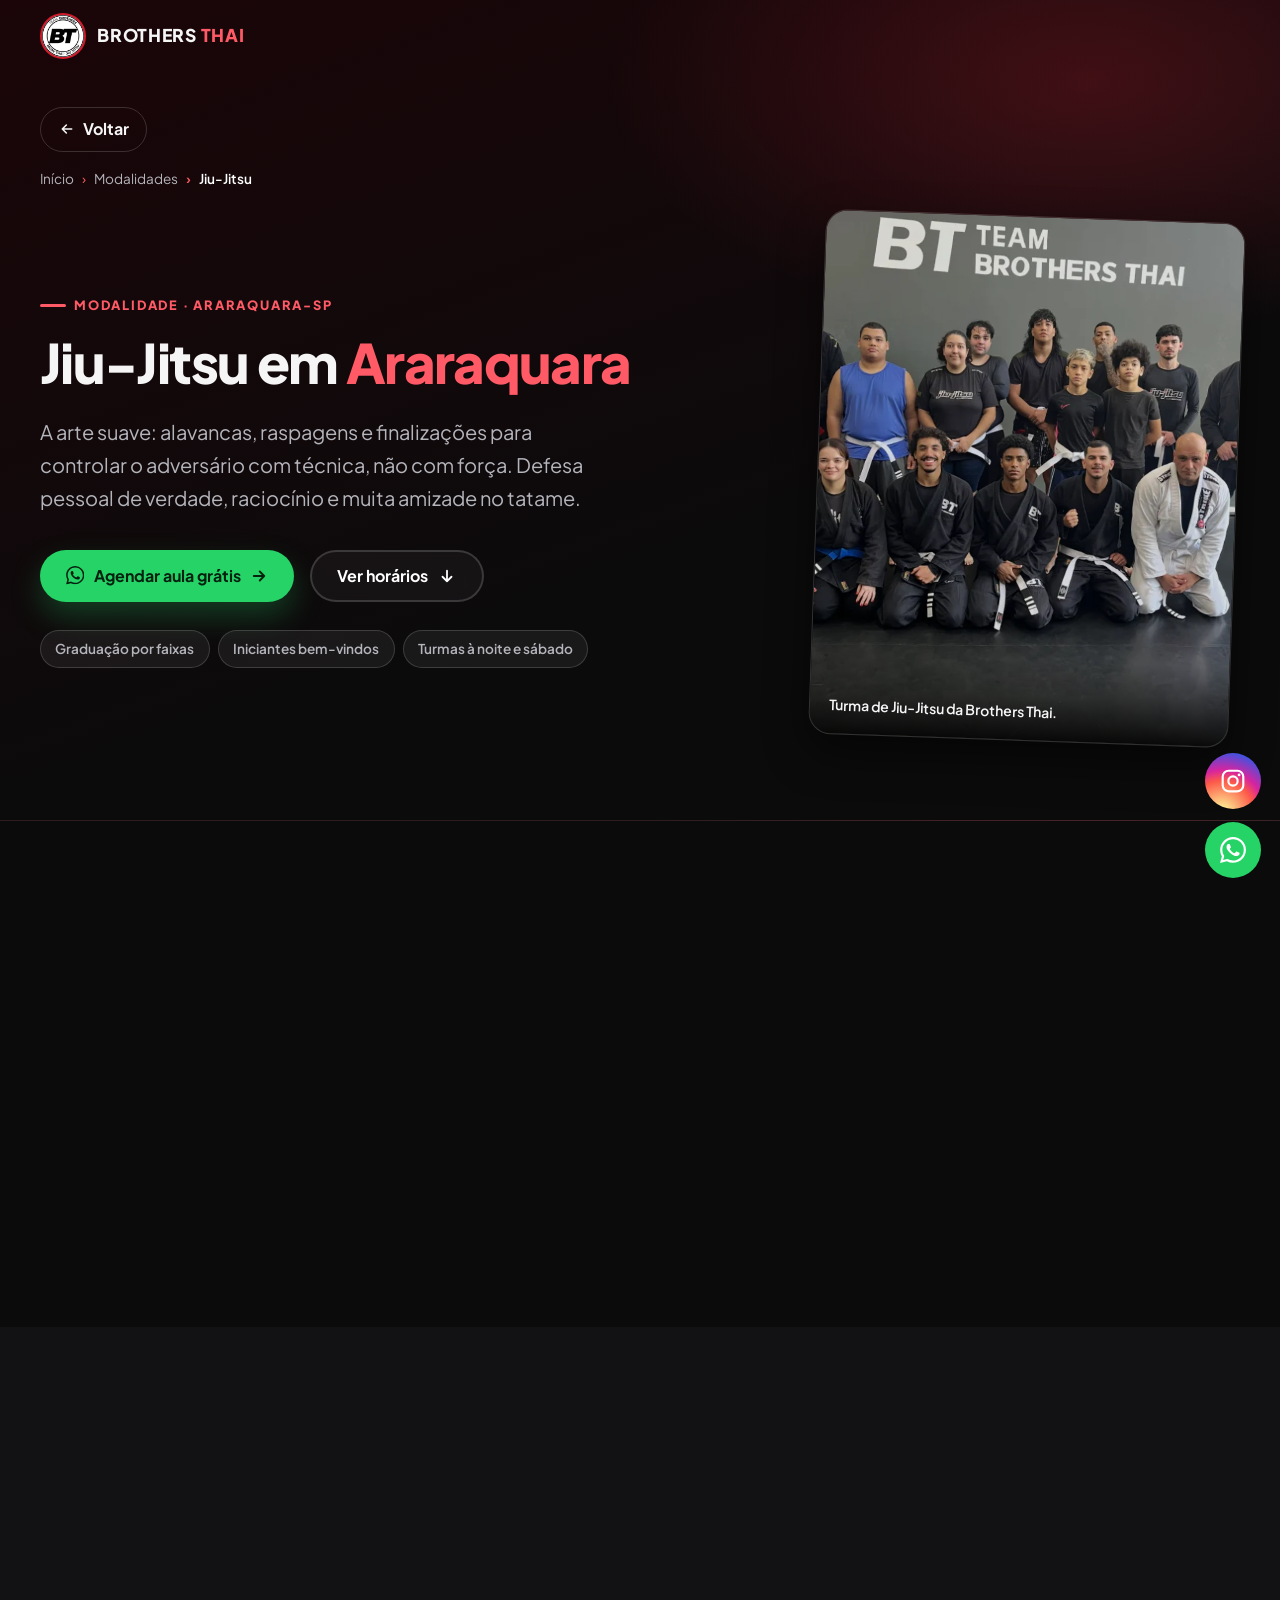
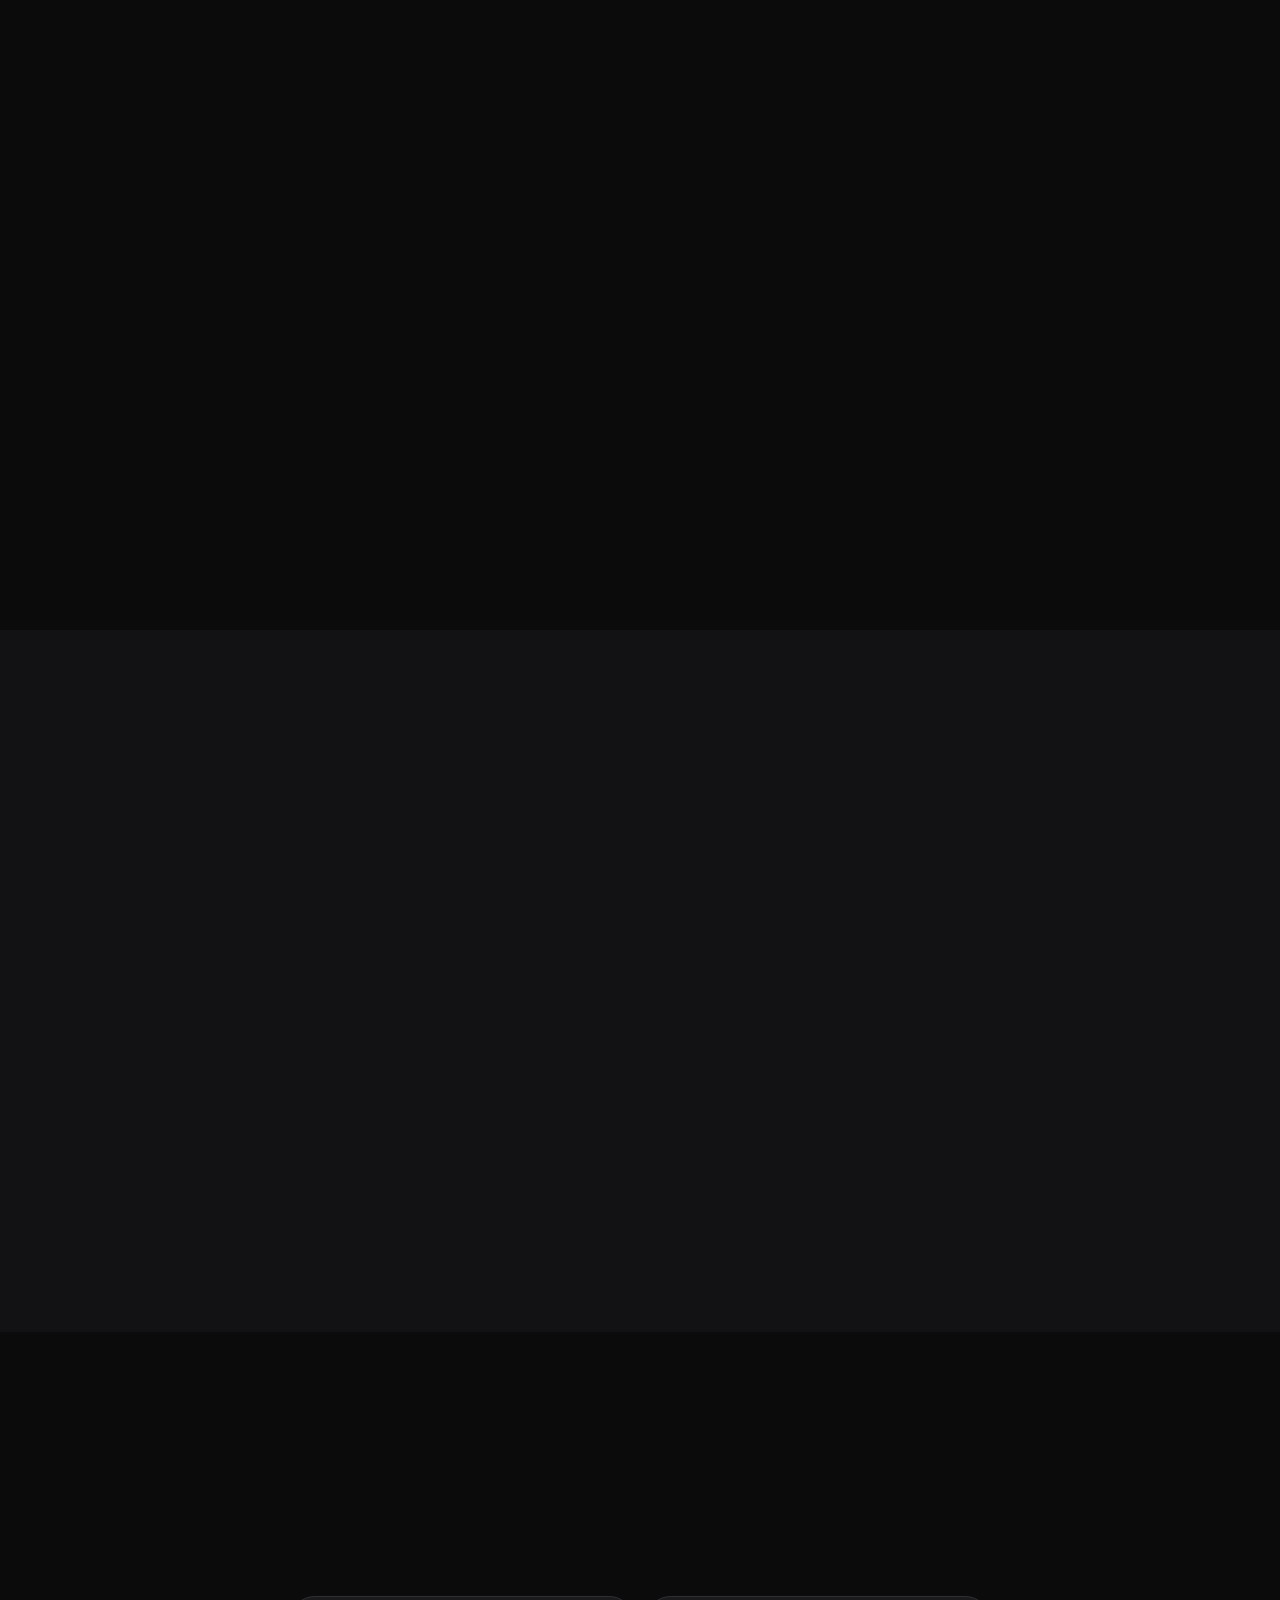
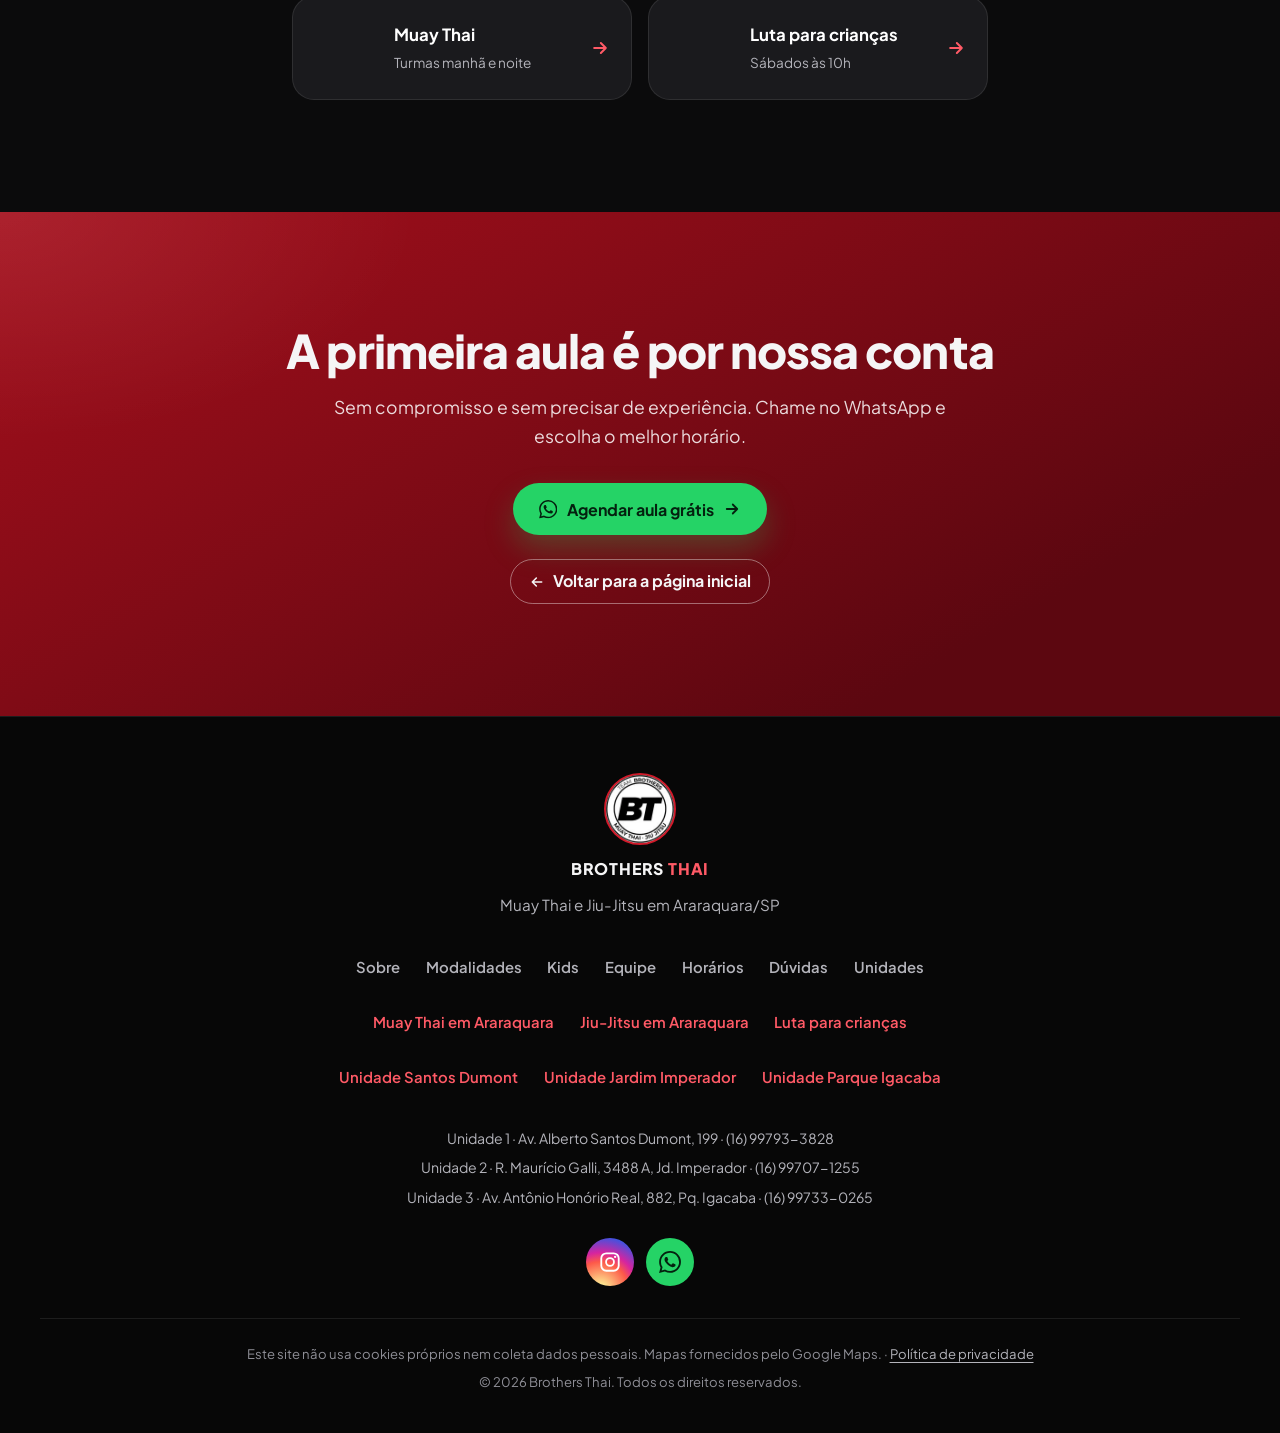
==== jiu-jitsu-araraquara/index.html @ debbdd41 "Site de demonstração: Brothers Thai V3" ====
<!DOCTYPE html>
<html lang="pt-BR">

<head>
    <meta charset="UTF-8">
    <meta name="viewport" content="width=device-width, initial-scale=1.0, viewport-fit=cover">
    <meta http-equiv="Content-Security-Policy" content="default-src 'self'; script-src 'self' https://cloud.umami.is; style-src 'self'; font-src 'self'; img-src 'self' data:; frame-src https://www.google.com; connect-src 'self' https://cloud.umami.is https://api-gateway.umami.dev; object-src 'none'; base-uri 'self'; form-action 'none'; upgrade-insecure-requests">
    <meta name="referrer" content="strict-origin-when-cross-origin">

    <title>Jiu-Jitsu em Araraquara | Brothers Thai, 1ª aula grátis</title>
    <meta name="description" content="Aulas de Jiu-Jitsu em Araraquara para iniciantes e avançados, com graduação por faixas e mestres faixa preta. Defesa pessoal real. Agende a 1ª aula grátis.">
    <meta name="robots" content="noindex, nofollow">
    <link rel="canonical" href="https://brothersthai.netlify.app/jiu-jitsu-araraquara/">
    <meta name="theme-color" content="#0b0b0c">

    <meta name="geo.region" content="BR-SP">
    <meta name="geo.placename" content="Araraquara">

    <meta property="og:type" content="website">
    <meta property="og:locale" content="pt_BR">
    <meta property="og:site_name" content="Brothers Thai">
    <meta property="og:title" content="Jiu-Jitsu em Araraquara | Brothers Thai, 1ª aula grátis">
    <meta property="og:description" content="Aulas de Jiu-Jitsu em Araraquara para iniciantes e avançados, com graduação por faixas e mestres faixa preta. Defesa pessoal real. Agende a 1ª aula grátis.">
    <meta property="og:url" content="https://brothersthai.netlify.app/jiu-jitsu-araraquara/">
    <meta property="og:image" content="https://brothersthai.netlify.app/img/og-brothers-thai.jpg">
    <meta property="og:image:width" content="1200">
    <meta property="og:image:height" content="630">
    <meta name="twitter:card" content="summary_large_image">

    <link rel="icon" href="../img/logo-bt.webp" type="image/webp">
    <link rel="apple-touch-icon" href="../img/logo-bt.jpg">
    <link rel="manifest" href="../site.webmanifest">
    <link rel="preload" href="../fonts/plus-jakarta-sans-latin.woff2" as="font" type="font/woff2" crossorigin>
    <link rel="stylesheet" href="../styles.css">

    <script type="application/ld+json">
{
    "@context": "https://schema.org",
    "@graph": [
        {
            "@type": "WebPage",
            "@id": "https://brothersthai.netlify.app/jiu-jitsu-araraquara/#pagina",
            "url": "https://brothersthai.netlify.app/jiu-jitsu-araraquara/",
            "name": "Jiu-Jitsu em Araraquara | Brothers Thai, 1ª aula grátis",
            "description": "Aulas de Jiu-Jitsu em Araraquara para iniciantes e avançados, com graduação por faixas e mestres faixa preta. Defesa pessoal real. Agende a 1ª aula grátis.",
            "inLanguage": "pt-BR",
            "isPartOf": {
                "@id": "https://brothersthai.netlify.app/#site"
            },
            "primaryImageOfPage": "https://brothersthai.netlify.app/img/slide-jiu-1200.webp"
        },
        {
            "@type": "Service",
            "name": "Jiu-Jitsu em Araraquara",
            "serviceType": "Aulas de Jiu-Jitsu",
            "provider": {
                "@id": "https://brothersthai.netlify.app/#org"
            },
            "areaServed": {
                "@type": "City",
                "name": "Araraquara"
            },
            "url": "https://brothersthai.netlify.app/jiu-jitsu-araraquara/"
        },
        {
            "@type": "BreadcrumbList",
            "itemListElement": [
                {
                    "@type": "ListItem",
                    "position": 1,
                    "name": "Início",
                    "item": "https://brothersthai.netlify.app/"
                },
                {
                    "@type": "ListItem",
                    "position": 2,
                    "name": "Modalidades",
                    "item": "https://brothersthai.netlify.app/#modalidades"
                },
                {
                    "@type": "ListItem",
                    "position": 3,
                    "name": "Jiu-Jitsu em Araraquara",
                    "item": "https://brothersthai.netlify.app/jiu-jitsu-araraquara/"
                }
            ]
        },
        {
            "@type": "FAQPage",
            "mainEntity": [
                {
                    "@type": "Question",
                    "name": "Preciso de kimono para a primeira aula?",
                    "acceptedAnswer": {
                        "@type": "Answer",
                        "text": "Não. Na aula experimental você pode treinar com roupa de treino (camiseta e calça ou bermuda sem bolsos). Se gostar, a equipe orienta sobre o kimono."
                    }
                },
                {
                    "@type": "Question",
                    "name": "Jiu-Jitsu machuca?",
                    "acceptedAnswer": {
                        "@type": "Answer",
                        "text": "O treino é controlado: quando o colega aplica uma finalização, você \"bate\" (dá tapinhas) e ele solta na hora. O professor acompanha o rola dos iniciantes."
                    }
                },
                {
                    "@type": "Question",
                    "name": "Quanto tempo leva para trocar de faixa?",
                    "acceptedAnswer": {
                        "@type": "Answer",
                        "text": "Depende da frequência e da evolução de cada aluno. O mestre avalia técnica, presença e comportamento no tatame."
                    }
                },
                {
                    "@type": "Question",
                    "name": "Tenho mais de 40 anos, posso começar?",
                    "acceptedAnswer": {
                        "@type": "Answer",
                        "text": "Pode. Muita gente começa depois dos 40. O treino é adaptado e você controla a intensidade."
                    }
                }
            ]
        }
    ]
}
    </script>
</head>

<body>
    <a class="skip-link" href="#conteudo">Pular para o conteúdo</a>

    <!-- Ícones (sprite SVG local: sem bibliotecas externas) -->
    <svg width="0" height="0" class="sr-only" aria-hidden="true" focusable="false">
        <symbol id="i-whats" viewBox="0 0 24 24"><path d="M17.47 14.38c-.3-.15-1.76-.87-2.03-.97-.27-.1-.47-.15-.67.15-.2.3-.77.97-.94 1.16-.17.2-.35.22-.64.08-.3-.15-1.26-.47-2.39-1.48-.88-.79-1.48-1.76-1.65-2.06-.17-.3-.02-.46.13-.6.13-.14.3-.35.45-.52.15-.18.2-.3.3-.5.1-.2.05-.37-.03-.52-.07-.15-.67-1.61-.92-2.2-.24-.58-.49-.5-.67-.51h-.57c-.2 0-.52.07-.79.37-.27.3-1.04 1.02-1.04 2.48s1.07 2.88 1.21 3.07c.15.2 2.1 3.2 5.08 4.49.71.31 1.26.49 1.7.63.71.22 1.36.19 1.87.12.57-.09 1.76-.72 2-1.41.25-.7.25-1.29.17-1.41-.07-.13-.27-.2-.57-.35m-5.42 7.4h-.01a9.87 9.87 0 0 1-5.03-1.38l-.36-.21-3.74.98 1-3.65-.24-.37a9.86 9.86 0 0 1-1.51-5.26c0-5.45 4.44-9.88 9.89-9.88 2.64 0 5.12 1.03 6.99 2.9a9.83 9.83 0 0 1 2.89 6.99c0 5.45-4.44 9.88-9.88 9.88m8.41-18.3A11.82 11.82 0 0 0 12.05 0C5.5 0 .16 5.34.16 11.89c0 2.1.55 4.14 1.59 5.95L.06 24l6.3-1.65a11.88 11.88 0 0 0 5.68 1.45h.01c6.55 0 11.89-5.34 11.89-11.89a11.82 11.82 0 0 0-3.48-8.41Z"/></symbol>
        <symbol id="i-insta" viewBox="0 0 24 24"><g fill="none" stroke="currentColor" stroke-width="2"><rect x="2.5" y="2.5" width="19" height="19" rx="5.5"/><circle cx="12" cy="12" r="4.3"/></g><circle cx="17.6" cy="6.4" r="1.3"/></symbol>
        <symbol id="i-google" viewBox="0 0 24 24"><path d="M12.48 10.92v3.28h7.84c-.24 1.84-.85 3.19-1.79 4.13-1.15 1.15-2.93 2.4-6.05 2.4-4.83 0-8.6-3.89-8.6-8.72s3.77-8.72 8.6-8.72c2.6 0 4.51 1.03 5.91 2.35l2.31-2.31C18.75 1.44 16.13 0 12.48 0 5.87 0 .31 5.39.31 12s5.56 12 12.17 12c3.57 0 6.27-1.17 8.37-3.36 2.16-2.16 2.84-5.21 2.84-7.67 0-.76-.05-1.47-.17-2.05H12.48z"/></symbol>
        <symbol id="i-phone" viewBox="0 0 24 24"><path fill="none" stroke="currentColor" stroke-width="2" stroke-linecap="round" stroke-linejoin="round" d="M22 16.92v3a2 2 0 0 1-2.18 2 19.8 19.8 0 0 1-8.63-3.07 19.5 19.5 0 0 1-6-6A19.8 19.8 0 0 1 2.12 4.18 2 2 0 0 1 4.11 2h3a2 2 0 0 1 2 1.72c.13.96.36 1.9.7 2.81a2 2 0 0 1-.45 2.11L8.09 9.91a16 16 0 0 0 6 6l1.27-1.27a2 2 0 0 1 2.11-.45c.91.34 1.85.57 2.81.7A2 2 0 0 1 22 16.92z"/></symbol>
        <symbol id="i-pin" viewBox="0 0 24 24"><g fill="none" stroke="currentColor" stroke-width="2" stroke-linecap="round" stroke-linejoin="round"><path d="M20 10c0 6-8 12-8 12s-8-6-8-12a8 8 0 0 1 16 0Z"/><circle cx="12" cy="10" r="3"/></g></symbol>
        <symbol id="i-route" viewBox="0 0 24 24"><path fill="none" stroke="currentColor" stroke-width="2" stroke-linecap="round" stroke-linejoin="round" d="M3 11l19-9-9 19-2-8-8-2z"/></symbol>
        <symbol id="i-clock" viewBox="0 0 24 24"><g fill="none" stroke="currentColor" stroke-width="2" stroke-linecap="round"><circle cx="12" cy="12" r="10"/><path d="M12 6v6l4 2"/></g></symbol>
        <symbol id="i-glove" viewBox="0 0 24 24"><path fill="none" stroke="currentColor" stroke-width="2" stroke-linecap="round" stroke-linejoin="round" d="M6 13V9a6 6 0 0 1 6-6h1a5 5 0 0 1 5 5v1.5a3 3 0 0 1 2 2.83V14a6 6 0 0 1-6 6h-3a5 5 0 0 1-5-5v-2Zm0 0h7m5-3.5h-3a2 2 0 0 0-2 2V14M8 20v2h8v-2"/></symbol>
        <symbol id="i-gi" viewBox="0 0 24 24"><path fill="none" stroke="currentColor" stroke-width="2" stroke-linecap="round" stroke-linejoin="round" d="M8 3l4 6 4-6 5 3-2 5-3-1v11H8V10l-3 1-2-5 5-3Zm0 11h8m-5 0-1 4m3-4 1 4"/></symbol>
        <symbol id="i-star" viewBox="0 0 24 24"><path fill="none" stroke="currentColor" stroke-width="2" stroke-linejoin="round" d="M12 2l3.09 6.26L22 9.27l-5 4.87 1.18 6.88L12 17.77l-6.18 3.25L7 14.14 2 9.27l6.91-1.01L12 2z"/></symbol>
        <symbol id="i-users" viewBox="0 0 24 24"><g fill="none" stroke="currentColor" stroke-width="2" stroke-linecap="round"><circle cx="9" cy="7" r="3.5"/><path d="M2.5 21v-1a6.5 6.5 0 0 1 13 0v1"/><circle cx="17.5" cy="9" r="2.5"/><path d="M17 14.6a5 5 0 0 1 4.5 5V21"/></g></symbol>
        <symbol id="i-building" viewBox="0 0 24 24"><g fill="none" stroke="currentColor" stroke-width="2" stroke-linecap="round" stroke-linejoin="round"><path d="M3 21h18M5 21V7l7-4 7 4v14"/><path d="M9 21v-5h6v5M9 10h.01M15 10h.01"/></g></symbol>
        <symbol id="i-up" viewBox="0 0 24 24"><path fill="none" stroke="currentColor" stroke-width="2.4" stroke-linecap="round" stroke-linejoin="round" d="M18 15l-6-6-6 6"/></symbol>
    </svg>

    <header class="header" id="main-header">
        <div class="container header-inner">
            <a href="../#inicio" class="logo" aria-label="Brothers Thai - início">
                <img src="../img/logo-bt.webp" alt="" width="46" height="46">
                <span>BROTHERS <span class="hl">THAI</span></span>
            </a>

            <button class="menu-toggle" id="mobile-menu" aria-label="Abrir menu" aria-expanded="false" aria-controls="nav-menu">
                <span></span><span></span><span></span>
            </button>

            <nav class="nav" id="nav-menu" aria-label="Menu principal">
                <a href="../#sobre">Sobre</a>
                <a href="../#modalidades">Modalidades</a>
                <a href="../#kids">Kids</a>
                <a href="../#equipe">Equipe</a>
                <a href="../#horarios">Horários</a>
                <a href="../#avaliacoes">Avaliações</a>
                <a href="../#unidades">Unidades</a>
                <a href="../#como-comecar" class="nav-highlight"><span class="dot" aria-hidden="true"></span>Aula experimental</a>
                <a href="https://wa.me/5516997649205?text=Ol%C3%A1!%20Vim%20pelo%20site%20e%20quero%20agendar%20uma%20aula%20experimental." class="btn-solid btn-sm nav-cta" target="_blank" rel="noopener noreferrer">Agendar</a>
            </nav>
        </div>
    </header>

    <main id="conteudo">

        <!-- TOPO DA PÁGINA -->
        <section class="page-hero" aria-labelledby="page-title">
            <div class="container">
                <a href="../#modalidades" class="back-link">Voltar</a>

                <nav class="breadcrumb" aria-label="Você está em">
                    <ol>
                        <li><a href="../">Início</a></li>
                        <li><a href="../#modalidades">Modalidades</a></li>
                        <li aria-current="page">Jiu-Jitsu</li>
                    </ol>
                </nav>

                <div class="page-hero-grid">
                    <div class="page-hero-text">
                        <p class="eyebrow">Modalidade · Araraquara-SP</p>
                        <h1 id="page-title">Jiu-Jitsu em <span class="hl">Araraquara</span></h1>
                        <p class="hero-text">A arte suave: alavancas, raspagens e finalizações para controlar o adversário com técnica, não com força. Defesa pessoal de verdade, raciocínio e muita amizade no tatame.</p>
                        <div class="hero-actions">
                            <a href="https://wa.me/5516997649205?text=Ol%C3%A1!%20Vim%20pelo%20site%20e%20quero%20agendar%20uma%20aula%20gr%C3%A1tis%20de%20Jiu-Jitsu." class="btn-whats btn-pulse" target="_blank" rel="noopener noreferrer">
                                <svg class="icon" aria-hidden="true"><use href="#i-whats"/></svg>
                                Agendar aula grátis
                            </a>
                            <a href="#horarios" class="btn-ghost">Ver horários</a>
                        </div>
                        <ul class="hero-badges" aria-label="Destaques">
                            <li>Graduação por faixas</li>
                            <li>Iniciantes bem-vindos</li>
                            <li>Turmas à noite e sábado</li>
                        </ul>
                    </div>
                    <figure class="page-hero-media">
                        <img src="../img/slide-jiu-600.webp" srcset="../img/slide-jiu-600.webp 600w, ../img/slide-jiu-900.webp 900w, ../img/slide-jiu-1200.webp 1200w" sizes="(min-width: 993px) 420px, 90vw" alt="Turma de Jiu-Jitsu da Brothers Thai de kimono em Araraquara" width="1200" height="1500" fetchpriority="high">
                        <figcaption>Turma de Jiu-Jitsu da Brothers Thai.</figcaption>
                    </figure>
                </div>
            </div>
        </section>

        <!-- O QUE É -->
        <section class="section-dark" aria-labelledby="oque-title">
            <div class="container container-narrow prose reveal">
                <p class="eyebrow">A modalidade</p>
                <h2 id="oque-title" class="section-title">O que é o Jiu-Jitsu?</h2>
                <p>O Jiu-Jitsu é uma luta de <strong>solo e agarre</strong>: em vez de golpes, usa alavancas, imobilizações, chaves e estrangulamentos. Por isso uma pessoa menor consegue controlar alguém maior com a técnica certa.</p>
                <p>Na Brothers Thai a aula tem aquecimento, <strong>técnica do dia</strong> e treino livre (rola), sempre com o professor ajustando os detalhes. A evolução é marcada pelas <strong>faixas</strong>.</p>
            </div>
        </section>

        <!-- PARA QUEM É -->
        <section class="section-tint" aria-labelledby="para-quem-title">
            <div class="container split-layout">
                <div class="reveal">
                    <p class="eyebrow">Benefícios</p>
                    <h2 id="para-quem-title" class="section-title">Para quem é</h2>
                    <ul class="check-list">
                        <li><span>Quem quer aprender defesa pessoal que funciona</span></li>
                        <li><span>Quem prefere luta sem socos e chutes</span></li>
                        <li><span>Quem quer um treino que exercita corpo e mente</span></li>
                        <li><span>Quem quer competir e subir de faixa</span></li>
                    </ul>
                    <p class="note">Não importa o tamanho nem a idade: o Jiu-Jitsu foi feito para quem tem menos força vencer com técnica.</p>
                </div>
                <div class="card-grid reveal reveal-d1">
                    <article class="info-card">
                        <h3>Defesa pessoal</h3>
                        <p>Saber sair de agarrões e <strong>controlar uma situação</strong> sem precisar bater.</p>
                    </article>
                    <article class="info-card">
                        <h3>Xadrez humano</h3>
                        <p>Cada posição é um raciocínio: treina <strong>foco, paciência e estratégia</strong>.</p>
                    </article>
                    <article class="info-card">
                        <h3>Faixas</h3>
                        <p>Graduação branca → azul → roxa → marrom → preta, com <strong>metas claras</strong>.</p>
                    </article>
                </div>
            </div>
        </section>

        <!-- PRIMEIRA AULA -->
        <section class="section-dark" aria-labelledby="passos-title">
            <div class="container">
                <div class="section-head reveal">
                    <p class="eyebrow">1ª aula grátis</p>
                    <h2 id="passos-title" class="section-title">Comece em <span class="hl">3 passos</span></h2>
                </div>
                <ol class="journey">
                    <li class="journey-step reveal">
                        <span class="journey-num" aria-hidden="true">1</span>
                        <div class="journey-card">
                            <h3>Chame no WhatsApp</h3>
                            <p>Diga que quer treinar Jiu-Jitsu e a unidade mais perto de você.</p>
                        </div>
                    </li>
                    <li class="journey-step reveal reveal-d1">
                        <span class="journey-num" aria-hidden="true">2</span>
                        <div class="journey-card">
                            <h3>Faça a aula grátis</h3>
                            <p>Venha com roupa confortável e água. O professor adapta o treino ao nível.</p>
                        </div>
                    </li>
                    <li class="journey-step reveal reveal-d2">
                        <span class="journey-num" aria-hidden="true">3</span>
                        <div class="journey-card">
                            <h3>Escolha o plano</h3>
                            <p>Gostou? A equipe monta o melhor horário e plano para a sua rotina.</p>
                        </div>
                    </li>
                </ol>
            </div>
        </section>

        <!-- HORÁRIOS -->
        <section id="horarios" class="section-tint" aria-labelledby="horarios-title">
            <div class="container">
                <div class="section-head reveal">
                    <p class="eyebrow">Horários</p>
                    <h2 id="horarios-title" class="section-title">Quando tem Jiu-Jitsu treina</h2>
                    <p class="section-sub">Mesma grade nas 3 unidades. <a class="text-link" href="../#horarios">Ver a grade completa</a>.</p>
                </div>
                <div class="hours-grid">
                    <article class="hours-card reveal">
                        <h3>Seg e Qua</h3>
                        <ul><li>21h</li></ul>
                    </article>
                    <article class="hours-card reveal">
                        <h3>Ter e Qui</h3>
                        <ul><li>20h</li></ul>
                    </article>
                    <article class="hours-card reveal">
                        <h3>Sábado</h3>
                        <ul><li>16h</li></ul>
                    </article>
                </div>
            </div>
        </section>

        <!-- PROFESSORES -->
        <section class="section-dark" aria-labelledby="team-title">
            <div class="container">
                <div class="section-head reveal">
                    <p class="eyebrow">Quem ensina</p>
                    <h2 id="team-title" class="section-title">Mestres de <span class="hl">Jiu-Jitsu</span></h2>
                </div>
                <div class="team-grid">
                    <article class="team-card reveal">
                        <div class="team-photo">
                            <img src="../img/mestre-rafael.webp" alt="Mestre Rafael, mestre de Jiu-Jitsu da Brothers Thai em Araraquara" width="480" height="480" loading="lazy">
                        </div>
                        <div class="team-body">
                            <h3>Mestre Rafael</h3>
                            <p>Unidades 1 e 2</p>
                        </div>
                    </article>
                    <article class="team-card reveal">
                        <div class="team-photo">
                            <img src="../img/mestre-mutante.webp" alt="Mestre Mutante, mestre de Jiu-Jitsu da Brothers Thai em Araraquara" width="480" height="480" loading="lazy">
                        </div>
                        <div class="team-body">
                            <h3>Mestre Mutante</h3>
                            <p>Unidade 3 · Pq. Igacaba</p>
                        </div>
                    </article>
                </div>
            </div>
        </section>

        <!-- DÚVIDAS -->
        <section class="section-tint" aria-labelledby="faq-title">
            <div class="container">
                <div class="section-head reveal">
                    <p class="eyebrow">Dúvidas</p>
                    <h2 id="faq-title" class="section-title">Perguntas sobre Jiu-Jitsu</h2>
                </div>
                <div class="faq reveal">
                    <details>
                        <summary>Preciso de kimono para a primeira aula?</summary>
                        <div class="faq-body"><p>Não. Na aula experimental você pode treinar com roupa de treino (camiseta e calça ou bermuda sem bolsos). Se gostar, a equipe orienta sobre o kimono.</p></div>
                    </details>
                    <details>
                        <summary>Jiu-Jitsu machuca?</summary>
                        <div class="faq-body"><p>O treino é controlado: quando o colega aplica uma finalização, você "bate" (dá tapinhas) e ele solta na hora. O professor acompanha o rola dos iniciantes.</p></div>
                    </details>
                    <details>
                        <summary>Quanto tempo leva para trocar de faixa?</summary>
                        <div class="faq-body"><p>Depende da frequência e da evolução de cada aluno. O mestre avalia técnica, presença e comportamento no tatame.</p></div>
                    </details>
                    <details>
                        <summary>Tenho mais de 40 anos, posso começar?</summary>
                        <div class="faq-body"><p>Pode. Muita gente começa depois dos 40. O treino é adaptado e você controla a intensidade.</p></div>
                    </details>
                </div>
            </div>
        </section>

        <!-- VEJA TAMBÉM -->
        <section class="section-dark" aria-labelledby="related-title">
            <div class="container">
                <div class="section-head reveal">
                    <p class="eyebrow">Veja também</p>
                    <h2 id="related-title" class="section-title">Outras aulas na Brothers Thai</h2>
                </div>
                <ul class="related-grid">
                    <li>
                        <a href="../muay-thai-araraquara/" class="related-card">
                            <img src="../img/slide-muaythai-600.webp" alt="" width="64" height="64" loading="lazy">
                            <span><strong>Muay Thai</strong><small>Turmas manhã e noite</small></span>
                        </a>
                    </li>
                    <li>
                        <a href="../luta-infantil-araraquara/" class="related-card">
                            <img src="../img/kids-600.webp" alt="" width="64" height="64" loading="lazy">
                            <span><strong>Luta para crianças</strong><small>Sábados às 10h</small></span>
                        </a>
                    </li>
                </ul>
            </div>
        </section>

        <!-- CHAMADA FINAL -->
        <section class="section-red cta-band" aria-labelledby="cta-title">
            <div class="container">
                <h2 id="cta-title" class="section-title">A primeira aula é por nossa conta</h2>
                <p class="section-sub">Sem compromisso e sem precisar de experiência. Chame no WhatsApp e escolha o melhor horário.</p>
                <div class="section-actions">
                    <a href="https://wa.me/5516997649205?text=Ol%C3%A1!%20Vim%20pelo%20site%20e%20quero%20agendar%20uma%20aula%20gr%C3%A1tis%20de%20Jiu-Jitsu." class="btn-whats btn-pulse" target="_blank" rel="noopener noreferrer">
                        <svg class="icon" aria-hidden="true"><use href="#i-whats"/></svg>
                        Agendar aula grátis
                    </a>
                </div>
                <a href="../#modalidades" class="back-link">Voltar para a página inicial</a>
            </div>
        </section>
    </main>

    <footer class="footer">
        <div class="container">
            <a href="../#inicio" class="footer-logo" aria-label="Brothers Thai - voltar ao início">
                <img src="../img/logo-bt.webp" alt="" width="72" height="72" loading="lazy">
                <span>BROTHERS <span class="hl">THAI</span></span>
            </a>
            <p class="footer-tagline">Muay Thai e Jiu-Jitsu em Araraquara/SP</p>

            <nav class="footer-nav" aria-label="Rodapé">
                <a href="../#sobre">Sobre</a>
                <a href="../#modalidades">Modalidades</a>
                <a href="../#kids">Kids</a>
                <a href="../#equipe">Equipe</a>
                <a href="../#horarios">Horários</a>
                <a href="../#duvidas">Dúvidas</a>
                <a href="../#unidades">Unidades</a>
            </nav>
            <nav class="footer-nav footer-pages" aria-label="Aulas">
                <a href="../muay-thai-araraquara/">Muay Thai em Araraquara</a>
                <a href="../jiu-jitsu-araraquara/">Jiu-Jitsu em Araraquara</a>
                <a href="../luta-infantil-araraquara/">Luta para crianças</a>
            </nav>
            <nav class="footer-nav footer-pages" aria-label="Unidades">
                <a href="../unidade-santos-dumont-araraquara/">Unidade Santos Dumont</a>
                <a href="../unidade-jardim-imperador-araraquara/">Unidade Jardim Imperador</a>
                <a href="../unidade-parque-igacaba-araraquara/">Unidade Parque Igacaba</a>
            </nav>

            <address class="footer-units">
                <span>Unidade 1 · Av. Alberto Santos Dumont, 199 · (16) 99793-3828</span>
                <span>Unidade 2 · R. Maurício Galli, 3488 A, Jd. Imperador · (16) 99707-1255</span>
                <span>Unidade 3 · Av. Antônio Honório Real, 882, Pq. Igacaba · (16) 99733-0265</span>
            </address>

            <div class="footer-social">
                <a href="https://www.instagram.com/brothers_thai_team/" class="social-btn insta-bg" target="_blank" rel="noopener noreferrer" aria-label="Instagram da Brothers Thai"><svg class="icon" aria-hidden="true"><use href="#i-insta"/></svg></a>
                <a href="https://wa.me/5516997649205?text=Ol%C3%A1!%20Vim%20pelo%20site." class="social-btn whats-bg" target="_blank" rel="noopener noreferrer" aria-label="WhatsApp da Brothers Thai"><svg class="icon" aria-hidden="true"><use href="#i-whats"/></svg></a>
            </div>

            <div class="footer-legal">
                <p>Este site não usa cookies próprios nem coleta dados pessoais. Mapas fornecidos pelo Google Maps. · <a href="../politica-de-privacidade/">Política de privacidade</a></p>
                <p>© <span id="year">2026</span> Brothers Thai. Todos os direitos reservados.</p>
            </div>
        </div>
    </footer>

    <div class="floating-buttons">
        <button type="button" class="float-btn back-to-top" id="back-to-top" aria-label="Voltar ao topo"><svg class="icon" aria-hidden="true"><use href="#i-up"/></svg></button>
        <a href="https://www.instagram.com/brothers_thai_team/" class="float-btn insta-bg" target="_blank" rel="noopener noreferrer" aria-label="Instagram da Brothers Thai"><svg class="icon" aria-hidden="true"><use href="#i-insta"/></svg></a>
        <a href="https://wa.me/5516997649205?text=Ol%C3%A1!%20Vim%20pelo%20site%20e%20quero%20agendar%20uma%20aula%20experimental." class="float-btn whats-bg" target="_blank" rel="noopener noreferrer" aria-label="Agendar pelo WhatsApp"><svg class="icon" aria-hidden="true"><use href="#i-whats"/></svg></a>
    </div>
    <div class="mobile-cta">
        <a href="https://www.instagram.com/brothers_thai_team/" class="m-insta" target="_blank" rel="noopener noreferrer"><svg class="icon" aria-hidden="true"><use href="#i-insta"/></svg> Instagram</a>
        <a href="https://wa.me/5516997649205?text=Ol%C3%A1!%20Vim%20pelo%20site%20e%20quero%20agendar%20uma%20aula%20experimental." class="m-whats" target="_blank" rel="noopener noreferrer"><svg class="icon" aria-hidden="true"><use href="#i-whats"/></svg> Agendar aula</a>
    </div>

    <script src="../script.js" defer></script>
</body>

</html>
---- styles.css ----
/* ==========================================================================
   Brothers Thai — V3
   Padrão João (base Dr. Lucas Lima) adaptado para preto + vermelho.
   Mobile-first · breakpoints 560 / 768 / 993 / 1200 (menu) / 1400
   ========================================================================== */

/* ---------- Fonte local (sem Google Fonts = sem IP do visitante para terceiros) ---------- */
@font-face {
    font-family: 'Plus Jakarta Sans';
    font-style: normal;
    font-weight: 300 800;
    font-display: swap;
    src: url('fonts/plus-jakarta-sans-latin.woff2') format('woff2');
    unicode-range: U+0000-00FF, U+0131, U+0152-0153, U+02BB-02BC, U+02C6, U+02DA, U+02DC, U+0304, U+0308, U+0329, U+2000-206F, U+20AC, U+2122, U+2191, U+2193, U+2212, U+2215, U+FEFF, U+FFFD;
}

@font-face {
    font-family: 'Plus Jakarta Sans';
    font-style: normal;
    font-weight: 300 800;
    font-display: swap;
    src: url('fonts/plus-jakarta-sans-latin-ext.woff2') format('woff2');
    unicode-range: U+0100-02BA, U+02BD-02C5, U+02C7-02CC, U+02CE-02D7, U+02DD-02FF, U+0304, U+0308, U+0329, U+1D00-1DBF, U+1E00-1E9F, U+1EF2-1EFF, U+2020, U+20A0-20AB, U+20AD-20C0, U+2113, U+2C60-2C7F, U+A720-A7FF;
}

/* ---------- Tokens ---------- */
:root {
    --black: #070707;
    --bg-900: #0b0b0c;
    --bg-800: #121214;
    --bg-700: #1a1a1d;
    --bg-600: #232327;
    --red-700: #a50f1c;
    --red-600: #d11a2a;   /* ação (branco sobre ele: AA) */
    --red-500: #e5293a;
    --red-400: #ff5a66;   /* texto vermelho sobre fundo escuro (AA) */
    --red-glow: rgba(229, 41, 58, .35);
    --text: #f5f5f6;
    --text-muted: #b4b4bb;
    --border: rgba(255, 255, 255, .09);
    --border-strong: rgba(255, 255, 255, .16);
    --whats: #25d366;
    --gold: #ffc531;

    --radius: 14px;
    --radius-lg: 22px;
    --radius-pill: 999px;
    --shadow-sm: 0 4px 14px rgba(0, 0, 0, .35);
    --shadow: 0 18px 40px rgba(0, 0, 0, .5);
    --shadow-red: 0 16px 36px rgba(209, 26, 42, .28);
    --ease: cubic-bezier(.22, 1, .36, 1);

    --header-h: 72px;
    --container: 1200px;

    --arrow: url("data:image/svg+xml,%3Csvg xmlns='http://www.w3.org/2000/svg' viewBox='0 0 24 24' fill='none' stroke='white' stroke-width='2.4' stroke-linecap='round' stroke-linejoin='round'%3E%3Cpath d='M5 12h14M13 6l6 6-6 6'/%3E%3C/svg%3E");
    --arrow-down: url("data:image/svg+xml,%3Csvg xmlns='http://www.w3.org/2000/svg' viewBox='0 0 24 24' fill='none' stroke='white' stroke-width='2.4' stroke-linecap='round' stroke-linejoin='round'%3E%3Cpath d='M12 5v14M6 13l6 6 6-6'/%3E%3C/svg%3E");
    --check: url("data:image/svg+xml,%3Csvg xmlns='http://www.w3.org/2000/svg' viewBox='0 0 24 24' fill='none' stroke='white' stroke-width='3' stroke-linecap='round' stroke-linejoin='round'%3E%3Cpath d='M5 12.5l4.5 4.5L19 7.5'/%3E%3C/svg%3E");
}

/* ---------- Reset ---------- */
*,
*::before,
*::after {
    box-sizing: border-box;
    margin: 0;
    padding: 0;
}

html {
    scroll-behavior: smooth;
    scroll-padding-top: calc(var(--header-h) + 8px);
    -webkit-text-size-adjust: 100%;
}

body {
    font-family: 'Plus Jakarta Sans', system-ui, -apple-system, 'Segoe UI', Roboto, sans-serif;
    background: var(--bg-900);
    color: var(--text);
    line-height: 1.65;
    font-size: 1rem;
    overflow-x: hidden;
    -webkit-font-smoothing: antialiased;
}

/* ---------- Barra de rolagem (preto + vermelho) ---------- */
/* Firefox (Chrome/Edge ignorariam o ::-webkit- abaixo se isto valesse para eles) */
@supports (-moz-appearance: none) {
    html {
        scrollbar-color: var(--red-600) var(--black);
        scrollbar-width: thin;
    }

    .schedule-wrap {
        scrollbar-color: var(--red-600) var(--bg-700);
    }
}

::-webkit-scrollbar {
    width: 12px;
    height: 12px;
}

::-webkit-scrollbar-track {
    background: var(--black);
}

::-webkit-scrollbar-thumb {
    background: linear-gradient(180deg, var(--red-500), var(--red-700));
    border-radius: var(--radius-pill);
    border: 3px solid var(--black);
}

::-webkit-scrollbar-thumb:hover {
    background: var(--red-400);
}

::-webkit-scrollbar-corner {
    background: var(--black);
}

/* tabela de horários: barra lateral fininha e discreta */
.schedule-wrap::-webkit-scrollbar {
    height: 8px;
}

.schedule-wrap::-webkit-scrollbar-track {
    background: var(--bg-700);
    border-radius: var(--radius-pill);
}

.schedule-wrap::-webkit-scrollbar-thumb {
    border-width: 2px;
    border-color: var(--bg-700);
}

body.menu-open {
    overflow: hidden;
}

img,
svg {
    display: block;
    max-width: 100%;
}

img {
    height: auto;
}

a {
    color: inherit;
    text-decoration: none;
}

button {
    font: inherit;
    color: inherit;
    background: none;
    border: 0;
    cursor: pointer;
}

ul {
    list-style: none;
}

h1,
h2,
h3,
h4 {
    line-height: 1.15;
    font-weight: 800;
    letter-spacing: -.02em;
}

strong {
    color: #fff;
}

:focus-visible {
    outline: 3px solid var(--red-400);
    outline-offset: 3px;
    border-radius: 6px;
}

.icon {
    width: 1.15em;
    height: 1.15em;
    flex-shrink: 0;
    fill: currentColor;
}

.icon-stroke {
    fill: none;
    stroke: currentColor;
    stroke-width: 2;
    stroke-linecap: round;
    stroke-linejoin: round;
}

.sr-only {
    position: absolute;
    width: 1px;
    height: 1px;
    overflow: hidden;
    clip: rect(0 0 0 0);
    white-space: nowrap;
}

.skip-link {
    position: absolute;
    left: 1rem;
    top: -60px;
    z-index: 200;
    background: var(--red-600);
    color: #fff;
    padding: .7rem 1.1rem;
    border-radius: var(--radius);
    font-weight: 700;
    transition: top .2s;
}

.skip-link:focus {
    top: 1rem;
}

.container {
    width: min(100% - 2.5rem, var(--container));
    margin-inline: auto;
}

/* ---------- Seções (fundos alternados) ---------- */
section {
    position: relative;
    padding: clamp(4.5rem, 9vw, 7rem) 0;
}

.section-dark {
    background: var(--bg-900);
}

.section-tint {
    background: var(--bg-800);
}

.section-reviews {
    background:
        radial-gradient(900px 400px at 15% 0%, rgba(209, 26, 42, .12), transparent 60%),
        linear-gradient(180deg, var(--bg-700), var(--bg-800));
    border-block: 1px solid var(--border);
}

.section-feature {
    background:
        radial-gradient(800px 420px at 85% 10%, rgba(229, 41, 58, .22), transparent 60%),
        linear-gradient(160deg, #1b0508 0%, #0b0b0c 70%);
    border-block: 1px solid rgba(229, 41, 58, .2);
}

.section-red {
    background:
        radial-gradient(700px 380px at 0% 0%, rgba(255, 255, 255, .08), transparent 60%),
        linear-gradient(150deg, var(--red-700), #5c0710 80%);
}

.section-red .eyebrow-light {
    color: #fff;
}

.section-red .section-sub-light {
    color: rgba(255, 255, 255, .85);
}

.section-head {
    text-align: center;
    max-width: 720px;
    margin: 0 auto clamp(2.5rem, 5vw, 3.5rem);
}

.eyebrow {
    display: inline-flex;
    align-items: center;
    gap: .5rem;
    font-size: .8rem;
    font-weight: 800;
    letter-spacing: .14em;
    text-transform: uppercase;
    color: var(--red-400);
    margin-bottom: .9rem;
}

.eyebrow::before {
    content: '';
    width: 26px;
    height: 3px;
    border-radius: 3px;
    background: currentColor;
}

.section-title {
    font-size: clamp(1.9rem, 4.6vw, 2.9rem);
}

.section-title .hl {
    color: var(--red-400);
}

.section-sub {
    color: var(--text-muted);
    margin-top: 1rem;
    font-size: clamp(1rem, 1.6vw, 1.1rem);
}

.section-actions {
    display: flex;
    flex-wrap: wrap;
    justify-content: center;
    gap: 1rem;
    margin-top: clamp(2.5rem, 5vw, 3.5rem);
}

/* ---------- Botões ---------- */
.btn-solid,
.btn-outline,
.btn-ghost,
.btn-whats {
    position: relative;
    display: inline-flex;
    align-items: center;
    justify-content: center;
    gap: .6rem;
    min-height: 52px;
    padding: .85rem 1.6rem;
    border-radius: var(--radius-pill);
    font-weight: 700;
    font-size: 1rem;
    line-height: 1.2;
    text-align: center;
    overflow: hidden;
    isolation: isolate;
    transition: transform .35s var(--ease), box-shadow .35s var(--ease), background-color .35s var(--ease), color .35s var(--ease), border-color .35s var(--ease);
}

/* Seta → em todos os botões de ação */
.btn-solid::after,
.btn-outline::after,
.btn-whats::after {
    content: '';
    width: 18px;
    height: 18px;
    flex-shrink: 0;
    background: currentColor;
    -webkit-mask: var(--arrow) center / contain no-repeat;
    mask: var(--arrow) center / contain no-repeat;
    animation: nudge 2.6s var(--ease) infinite;
    transition: transform .35s var(--ease);
}

.btn-ghost::after {
    content: '';
    width: 18px;
    height: 18px;
    background: currentColor;
    -webkit-mask: var(--arrow-down) center / contain no-repeat;
    mask: var(--arrow-down) center / contain no-repeat;
    animation: nudge-down 2.6s var(--ease) infinite;
}

.btn-solid {
    background: var(--red-600);
    color: #fff;
    box-shadow: var(--shadow-red);
}

/* brilho que atravessa no hover */
.btn-solid::before,
.btn-whats::before {
    content: '';
    position: absolute;
    inset: 0;
    z-index: -1;
    background: linear-gradient(110deg, transparent 20%, rgba(255, 255, 255, .28) 45%, transparent 70%);
    transform: translateX(-120%);
    transition: transform .7s var(--ease);
}

.btn-solid:hover,
.btn-whats:hover {
    transform: translateY(-3px);
}

.btn-solid:hover {
    background: var(--red-500);
    box-shadow: 0 20px 44px rgba(229, 41, 58, .42);
}

.btn-solid:hover::before,
.btn-whats:hover::before {
    transform: translateX(120%);
}

.btn-solid:hover::after,
.btn-outline:hover::after,
.btn-whats:hover::after {
    animation: none;
    transform: translateX(5px);
}

.btn-whats {
    background: var(--whats);
    color: #04210f;
    box-shadow: 0 14px 30px rgba(37, 211, 102, .25);
}

.btn-whats:hover {
    box-shadow: 0 20px 40px rgba(37, 211, 102, .38);
}

/* contorno que enche da esquerda */
.btn-outline {
    border: 2px solid var(--red-500);
    color: #fff;
    background: transparent;
}

.btn-outline::before {
    content: '';
    position: absolute;
    inset: 0;
    z-index: -1;
    background: var(--red-600);
    transform: scaleX(0);
    transform-origin: left;
    transition: transform .45s var(--ease);
}

.btn-outline:hover {
    transform: translateY(-3px);
    box-shadow: var(--shadow-red);
}

.btn-outline:hover::before {
    transform: scaleX(1);
}

.btn-ghost {
    border: 2px solid var(--border-strong);
    color: #fff;
    background: rgba(255, 255, 255, .04);
    backdrop-filter: blur(6px);
}

.btn-ghost:hover {
    border-color: #fff;
    background: rgba(255, 255, 255, .1);
    transform: translateY(-3px);
}

.btn-pulse {
    animation: pulse-red 2.4s infinite;
}

.btn-whats.btn-pulse {
    animation-name: pulse-whats;
}

.btn-sm {
    min-height: 46px;
    padding: .65rem 1.2rem;
    font-size: .95rem;
}

.btn-block {
    width: 100%;
}

/* ---------- Header ---------- */
.header {
    position: fixed;
    inset: 0 0 auto;
    z-index: 100;
    height: var(--header-h);
    transition: background-color .35s var(--ease), box-shadow .35s var(--ease), border-color .35s;
    border-bottom: 1px solid transparent;
}

/* O desfoque fica num ::before: backdrop-filter no próprio header
   prenderia o menu (position: fixed) dentro dele no celular */
.header::before {
    content: '';
    position: absolute;
    inset: 0;
    z-index: -1;
    background: rgba(9, 9, 10, .92);
    backdrop-filter: blur(12px);
    opacity: 0;
    transition: opacity .35s var(--ease);
}

.header.scrolled,
body.menu-open .header {
    border-color: var(--border);
    box-shadow: 0 10px 30px rgba(0, 0, 0, .4);
}

.header.scrolled::before,
body.menu-open .header::before {
    opacity: 1;
}

.nowrap {
    white-space: nowrap;
}

.header-inner {
    height: 100%;
    display: flex;
    align-items: center;
    justify-content: space-between;
    gap: 1rem;
}

.logo {
    display: flex;
    align-items: center;
    gap: .7rem;
    font-weight: 800;
    letter-spacing: .04em;
    font-size: 1.1rem;
    white-space: nowrap;
}

.logo img {
    width: 46px;
    height: 46px;
    border-radius: 50%;
    background: #fff;
    border: 2px solid var(--red-600);
    transition: transform .5s var(--ease);
}

.logo:hover img {
    transform: rotate(-10deg) scale(1.06);
}

.logo .hl {
    color: var(--red-400);
}

.nav {
    position: fixed;
    inset: var(--header-h) 0 0;
    background: rgba(9, 9, 10, .98);
    display: flex;
    flex-direction: column;
    gap: .25rem;
    padding: 1.5rem 1.25rem calc(2rem + env(safe-area-inset-bottom));
    overflow-y: auto;
    transform: translateX(100%);
    visibility: hidden;
    transition: transform .45s var(--ease), visibility .45s;
}

.nav.is-active {
    transform: none;
    visibility: visible;
}

.nav a {
    position: relative;
    display: flex;
    align-items: center;
    gap: .55rem;
    padding: 1rem .9rem;
    border-radius: var(--radius);
    font-weight: 700;
    font-size: 1.1rem;
    color: var(--text-muted);
    white-space: nowrap;
    transition: color .3s, background-color .3s;
}

.nav a:hover,
.nav a.is-current {
    color: #fff;
    background: rgba(255, 255, 255, .05);
}

/* destaque: Aula experimental */
.nav .nav-highlight {
    color: #fff;
    background: rgba(209, 26, 42, .16);
    border: 1px solid rgba(229, 41, 58, .45);
}

.nav-highlight .dot {
    width: 9px;
    height: 9px;
    border-radius: 50%;
    background: var(--red-500);
    animation: dot-pulse 1.8s infinite;
}

.nav .nav-cta {
    margin-top: 1rem;
}

.menu-toggle {
    width: 48px;
    height: 48px;
    border-radius: 12px;
    display: grid;
    place-content: center;
    gap: 5px;
    border: 1px solid var(--border-strong);
    background: rgba(255, 255, 255, .04);
}

.menu-toggle span {
    display: block;
    width: 22px;
    height: 2px;
    border-radius: 2px;
    background: #fff;
    transition: transform .35s var(--ease), opacity .25s;
}

.menu-toggle.is-active span:nth-child(1) {
    transform: translateY(7px) rotate(45deg);
}

.menu-toggle.is-active span:nth-child(2) {
    opacity: 0;
}

.menu-toggle.is-active span:nth-child(3) {
    transform: translateY(-7px) rotate(-45deg);
}

@media (min-width: 1200px) {
    .menu-toggle {
        display: none;
    }

    .nav {
        position: static;
        flex-direction: row;
        align-items: center;
        gap: .15rem;
        padding: 0;
        background: none;
        transform: none;
        visibility: visible;
        overflow: visible;
    }

    .nav a {
        font-size: .93rem;
        padding: .55rem .85rem;
        border-radius: var(--radius-pill);
        transition: color .3s, background-color .3s, transform .35s var(--ease), box-shadow .35s;
    }

    /* traço vermelho que nasce do centro */
    .nav a:not(.btn-solid):not(.nav-highlight)::after {
        content: '';
        position: absolute;
        left: 50%;
        bottom: .28rem;
        width: 18px;
        height: 3px;
        margin-left: -9px;
        border-radius: 3px;
        background: var(--red-500);
        transform: scaleX(0);
        transition: transform .4s var(--ease);
    }

    .nav a:not(.btn-solid):not(.nav-highlight):hover {
        color: #fff;
        background: rgba(255, 255, 255, .07);
        transform: translateY(-2px);
    }

    .nav a:not(.btn-solid):not(.nav-highlight):hover::after,
    .nav a.is-current::after {
        transform: scaleX(1);
    }

    .nav a.is-current {
        color: #fff;
        background: none;
    }

    .nav .nav-highlight {
        margin-inline: .35rem;
        padding-inline: 1rem;
    }

    .nav .nav-highlight:hover {
        background: rgba(209, 26, 42, .32);
        border-color: var(--red-400);
        transform: translateY(-2px);
        box-shadow: 0 10px 24px rgba(209, 26, 42, .3);
    }

    .nav .nav-cta {
        margin: 0 0 0 .5rem;
        min-height: 46px;
        padding: .6rem 1.35rem;
        border-radius: var(--radius-pill);
        color: #fff;
        background: var(--red-600);
    }

    .nav .nav-cta:hover {
        background: var(--red-500);
        transform: translateY(-2px);
        box-shadow: 0 14px 30px rgba(229, 41, 58, .4);
    }
}

/* entre 1200 e 1320 o menu fica mais compacto para caber tudo */
@media (min-width: 1200px) and (max-width: 1320px) {
    .nav a {
        padding-inline: .62rem;
        font-size: .9rem;
    }

    .nav .nav-highlight {
        margin-inline: .2rem;
        padding-inline: .8rem;
    }

    .nav .nav-cta {
        padding-inline: 1.1rem;
    }
}

/* o botão Agendar do menu é sempre redondo (celular também) */
.nav .nav-cta {
    border-radius: var(--radius-pill);
    color: #fff;
}

/* ---------- Hero ---------- */
.hero {
    position: relative;
    min-height: 100svh;
    display: flex;
    align-items: center;
    padding: calc(var(--header-h) + 3rem) 0 5rem;
    overflow: hidden;
    background: var(--black);
}

.hero-bg {
    position: absolute;
    inset: 0;
    z-index: 0;
}

.hero-bg img {
    width: 100%;
    height: 100%;
    object-fit: cover;
    object-position: center 40%;
    opacity: .55;
    transform: scale(1.06);
    animation: hero-zoom 18s ease-out forwards;
}

.hero-bg::after {
    content: '';
    position: absolute;
    inset: 0;
    background:
        radial-gradient(700px 500px at 80% 30%, rgba(209, 26, 42, .25), transparent 60%),
        linear-gradient(90deg, rgba(7, 7, 7, .96) 0%, rgba(7, 7, 7, .8) 50%, rgba(7, 7, 7, .55) 100%),
        linear-gradient(0deg, var(--black) 0%, transparent 35%);
}

.hero .container {
    position: relative;
    z-index: 1;
    display: grid;
    gap: 3rem;
    align-items: center;
}

.hero-content {
    position: relative;
    z-index: 2;
    max-width: 680px;
}

.hero-badge {
    display: inline-flex;
    align-items: center;
    gap: .55rem;
    padding: .45rem 1rem .45rem .5rem;
    border-radius: var(--radius-pill);
    background: rgba(255, 255, 255, .06);
    border: 1px solid var(--border-strong);
    font-size: .88rem;
    font-weight: 600;
    color: var(--text-muted);
    margin-bottom: 1.5rem;
}

.hero-badge img {
    width: 28px;
    height: 28px;
    border-radius: 50%;
    background: #fff;
}

.hero h1 {
    font-size: clamp(2.4rem, 7vw, 4.4rem);
    letter-spacing: -.03em;
}

.hero h1 .hl {
    color: var(--red-400);
    position: relative;
    white-space: nowrap;
}

.hero h1 .hl::after {
    content: '';
    position: absolute;
    left: 0;
    right: 0;
    bottom: .02em;
    height: .12em;
    border-radius: 4px;
    background: var(--red-600);
    transform-origin: left;
    animation: underline-in 1.1s .5s var(--ease) both;
}

.hero-text {
    margin-top: 1.4rem;
    font-size: clamp(1.05rem, 2vw, 1.25rem);
    color: var(--text-muted);
    max-width: 560px;
}

.hero-actions {
    display: flex;
    flex-wrap: wrap;
    gap: 1rem;
    margin-top: 2.2rem;
}

.hero-proof {
    display: flex;
    flex-wrap: wrap;
    gap: .75rem 1.5rem;
    margin-top: 2.4rem;
    color: var(--text-muted);
    font-size: .95rem;
}

.hero-proof a,
.hero-proof span {
    display: inline-flex;
    align-items: center;
    gap: .5rem;
}

.hero-proof a {
    transition: color .3s;
}

.hero-proof a:hover {
    color: #fff;
}

.stars {
    color: var(--gold);
    letter-spacing: .08em;
}

.hero-proof .icon {
    color: var(--red-400);
}

/* fotos empilhadas no hero (desktop): luvas atrás, mestres na frente */
.hero-visual {
    display: none;
}

@media (min-width: 993px) {
    .hero .container {
        grid-template-columns: 1.2fr .8fr;
    }

    .hero-visual {
        display: block;
        position: relative;
        width: min(100%, 400px);
        margin-left: auto;
        margin-right: .5rem;
    }

    .hero-card {
        position: relative;
        border-radius: var(--radius-lg);
        overflow: hidden;
        border: 1px solid var(--border-strong);
        box-shadow: var(--shadow);
        transition: transform .7s var(--ease), box-shadow .7s var(--ease);
    }

    .hero-card img {
        width: 100%;
        aspect-ratio: 4 / 5;
        object-fit: cover;
    }

    .hero-card-front {
        z-index: 2;
        transform: rotate(3deg);
    }

    .hero-card-back {
        position: absolute;
        z-index: 1;
        width: 56%;
        bottom: -7%;
        left: -27%;
        transform: rotate(-8deg);
        filter: saturate(1.1);
        box-shadow: 0 24px 50px rgba(0, 0, 0, .6), 0 0 0 1px rgba(229, 41, 58, .25);
    }

    @media (max-width: 1199px) {
        .hero-card-back {
            width: 46%;
            left: -12%;
        }
    }

    .hero-card-back img {
        aspect-ratio: 1;
        object-position: center 55%;
    }

    .hero-card-back::after {
        content: '';
        position: absolute;
        inset: 0;
        background: linear-gradient(200deg, transparent 40%, rgba(7, 7, 7, .55));
    }

    /* no hover as fotos se abrem como cartas */
    .hero-visual:hover .hero-card-front {
        transform: rotate(0) translate(10px, -8px);
        box-shadow: 0 30px 60px rgba(0, 0, 0, .6), var(--shadow-red);
    }

    .hero-visual:hover .hero-card-back {
        transform: rotate(-12deg) translate(-22px, 10px);
    }

    .photo-note {
        position: absolute;
        left: 1rem;
        top: 1rem;
        z-index: 1;
        padding: .3rem .75rem;
        border-radius: var(--radius-pill);
        background: rgba(9, 9, 10, .75);
        border: 1px solid var(--border-strong);
        font-size: .72rem;
        font-weight: 700;
        color: var(--text-muted);
    }

    .hero-chip {
        position: absolute;
        z-index: 3;
        top: -1rem;
        right: -1rem;
        display: inline-flex;
        align-items: center;
        gap: .45rem;
        padding: .55rem 1rem;
        border-radius: var(--radius-pill);
        background: var(--red-600);
        color: #fff;
        font-size: .82rem;
        font-weight: 800;
        box-shadow: var(--shadow-red);
        animation: pulse-red 2.4s infinite;
    }

    .hero-card figcaption {
        position: absolute;
        left: 0;
        right: 0;
        bottom: 0;
        padding: 3rem 1.3rem 1.2rem;
        background: linear-gradient(0deg, rgba(0, 0, 0, .92), transparent);
        font-weight: 700;
        font-size: .95rem;
    }

    .hero-card figcaption small {
        display: block;
        color: var(--red-400);
        font-size: .78rem;
        letter-spacing: .12em;
        text-transform: uppercase;
    }
}

/* ---------- Sobre ---------- */
.about-grid {
    display: grid;
    gap: 3rem;
    align-items: center;
}

.about-text p {
    color: var(--text-muted);
    margin-top: 1.1rem;
}

.about-text .section-title {
    margin-bottom: .4rem;
}

.stats {
    display: grid;
    grid-template-columns: repeat(3, 1fr);
    gap: .8rem;
    margin-top: 2rem;
}

.stat {
    padding: 1.2rem .8rem;
    border-radius: var(--radius);
    background: var(--bg-800);
    border: 1px solid var(--border);
    text-align: center;
    transition: transform .4s var(--ease), border-color .4s, box-shadow .4s;
}

.stat:hover {
    transform: translateY(-5px);
    border-color: rgba(229, 41, 58, .5);
    box-shadow: var(--shadow-red);
}

.stat strong {
    display: block;
    font-size: clamp(1.6rem, 4vw, 2.1rem);
    color: var(--red-400);
    line-height: 1.1;
}

.stat span {
    font-size: .82rem;
    color: var(--text-muted);
    font-weight: 600;
}

.about-media {
    position: relative;
    border-radius: var(--radius-lg);
    overflow: hidden;
    border: 1px solid var(--border);
    box-shadow: var(--shadow);
}

/* selo fixo: só gira quando o mouse passa na foto */
.about-media .seal {
    position: absolute;
    right: 1rem;
    bottom: 1rem;
    z-index: 3;
    width: 84px;
    height: 84px;
    border-radius: 50%;
    background: #fff;
    border: 3px solid var(--red-600);
    box-shadow: var(--shadow);
    pointer-events: none;
    transition: transform .9s var(--ease);
}

.about-media:hover .seal {
    transform: rotate(360deg) scale(1.08);
}

/* ---------- Carrossel de fotos ---------- */
.carousel {
    position: relative;
}

.carousel-track {
    display: flex;
    overflow-x: auto;
    scroll-snap-type: x mandatory;
    scroll-behavior: smooth;
    scrollbar-width: none;
    overscroll-behavior-x: contain;
}

.carousel-track::-webkit-scrollbar {
    display: none;
}

.carousel-slide {
    position: relative;
    flex: 0 0 100%;
    scroll-snap-align: start;
    overflow: hidden;
}

.carousel-slide img {
    width: 100%;
    aspect-ratio: 4 / 5;
    object-fit: cover;
    transition: transform 1s var(--ease);
}

.about-media:hover .carousel-slide img {
    transform: scale(1.04);
}

.carousel-slide figcaption {
    position: absolute;
    left: 1rem;
    top: 1rem;
    padding: .4rem .9rem;
    border-radius: var(--radius-pill);
    background: rgba(9, 9, 10, .72);
    backdrop-filter: blur(6px);
    border: 1px solid var(--border-strong);
    font-size: .82rem;
    font-weight: 700;
}

.carousel-btn {
    position: absolute;
    top: 50%;
    z-index: 2;
    width: 46px;
    height: 46px;
    margin-top: -23px;
    border-radius: 50%;
    background: rgba(9, 9, 10, .7);
    border: 1px solid var(--border-strong);
    backdrop-filter: blur(6px);
    display: grid;
    place-items: center;
    opacity: .85;
    transition: background-color .3s, transform .35s var(--ease), opacity .3s;
}

.carousel-btn::before {
    content: '';
    width: 18px;
    height: 18px;
    background: #fff;
    -webkit-mask: var(--arrow) center / contain no-repeat;
    mask: var(--arrow) center / contain no-repeat;
}

.carousel-btn.prev {
    left: .8rem;
}

.carousel-btn.prev::before {
    transform: scaleX(-1);
}

.carousel-btn.next {
    right: .8rem;
}

.carousel-btn:hover {
    background: var(--red-600);
    opacity: 1;
    transform: scale(1.08);
}

.carousel-dots {
    position: absolute;
    left: 0;
    right: 0;
    bottom: 1.2rem;
    z-index: 2;
    display: flex;
    justify-content: center;
    gap: .2rem;
}

.carousel-dot {
    width: 28px;
    height: 28px;
    display: grid;
    place-items: center;
}

.carousel-dot::before {
    content: '';
    width: 9px;
    height: 9px;
    border-radius: var(--radius-pill);
    background: rgba(255, 255, 255, .55);
    transition: width .4s var(--ease), background-color .3s;
}

.carousel-dot[aria-selected="true"]::before {
    width: 26px;
    background: var(--red-500);
}

.carousel-dot:hover::before {
    background: #fff;
}

.check-list {
    position: relative;
    display: grid;
    gap: 1rem;
    margin-top: 1.8rem;
}

/* linha que liga os ✓ */
.check-list::before {
    content: '';
    position: absolute;
    left: 13px;
    top: 14px;
    bottom: 14px;
    width: 2px;
    background: repeating-linear-gradient(180deg, rgba(229, 41, 58, .55) 0 6px, transparent 6px 12px);
    background-size: 2px 24px;
    animation: dash-flow-y 1.4s linear infinite;
}

.check-list li {
    position: relative;
    display: flex;
    align-items: flex-start;
    gap: .9rem;
    color: var(--text);
    font-weight: 600;
}

.check-list li::before {
    content: '';
    flex-shrink: 0;
    width: 28px;
    height: 28px;
    border-radius: 50%;
    background: var(--red-600) var(--check) center / 15px no-repeat;
    box-shadow: 0 0 0 5px var(--bg-900);
    position: relative;
    z-index: 1;
}

.section-tint .check-list li::before {
    box-shadow: 0 0 0 5px var(--bg-800);
}

.check-list li span {
    padding-top: .15rem;
}

@media (min-width: 993px) {
    .about-grid {
        grid-template-columns: 1.1fr .9fr;
        gap: 4.5rem;
    }
}

/* ---------- Como começar (linha do tempo) ---------- */
.journey {
    position: relative;
    display: grid;
    gap: 1.5rem;
    max-width: 1040px;
    margin-inline: auto;
}

.journey::before,
.journey::after {
    content: '';
    position: absolute;
    left: 31px;
    top: 32px;
    bottom: 32px;
    width: 3px;
    border-radius: 3px;
}

.journey::before {
    background: repeating-linear-gradient(180deg, rgba(255, 255, 255, .18) 0 8px, transparent 8px 16px);
    background-size: 3px 32px;
    animation: dash-flow-y 1.6s linear infinite;
}

.journey::after {
    background: linear-gradient(180deg, var(--red-500), var(--red-700));
    transform-origin: top;
    animation: journey-fill-y 4.5s var(--ease) infinite;
}

.journey-step {
    position: relative;
    z-index: 1;
    display: grid;
    grid-template-columns: 64px 1fr;
    gap: 1.2rem;
    align-items: start;
}

.journey-num {
    width: 64px;
    height: 64px;
    border-radius: 50%;
    display: grid;
    place-items: center;
    font-size: 1.4rem;
    font-weight: 800;
    background: var(--bg-700);
    border: 3px solid var(--bg-600);
    color: #fff;
    box-shadow: 0 0 0 6px var(--bg-800);
    animation: step-light 4.5s var(--ease) infinite;
}

.journey-step:nth-child(2) .journey-num {
    animation-delay: 1.3s;
}

.journey-step:nth-child(3) .journey-num {
    animation-delay: 2.6s;
}

.journey-card {
    padding: 1.4rem 1.4rem 1.5rem;
    border-radius: var(--radius-lg);
    background: var(--bg-700);
    border: 1px solid var(--border);
    transition: transform .45s var(--ease), border-color .45s, box-shadow .45s;
}

.journey-card:hover {
    transform: translateY(-6px);
    border-color: rgba(229, 41, 58, .5);
    box-shadow: var(--shadow-red);
}

.journey-card h3 {
    font-size: 1.2rem;
    margin-bottom: .4rem;
}

.journey-card p {
    color: var(--text-muted);
    font-size: .97rem;
}

@media (min-width: 768px) {
    .journey {
        grid-template-columns: repeat(3, 1fr);
        gap: 2rem;
    }

    .journey::before,
    .journey::after {
        left: calc(100% / 6);
        right: calc(100% / 6);
        top: 31px;
        bottom: auto;
        width: auto;
        height: 3px;
    }

    .journey::before {
        background: repeating-linear-gradient(90deg, rgba(255, 255, 255, .18) 0 8px, transparent 8px 16px);
        background-size: 32px 3px;
        animation-name: dash-flow-x;
    }

    .journey::after {
        transform-origin: left;
        animation-name: journey-fill-x;
    }

    .journey-step {
        grid-template-columns: 1fr;
        justify-items: center;
        text-align: center;
    }

    .journey-card {
        width: 100%;
    }
}

/* ---------- Modalidades ---------- */
.mod-grid {
    display: grid;
    gap: 1.5rem;
    grid-template-columns: repeat(auto-fit, minmax(min(100%, 320px), 1fr));
}

.mod-card {
    position: relative;
    display: flex;
    flex-direction: column;
    padding: 2rem 1.6rem 1.8rem;
    border-radius: var(--radius-lg);
    background: linear-gradient(180deg, rgba(255, 255, 255, .05), rgba(255, 255, 255, .02));
    border: 1px solid var(--border-strong);
    overflow: hidden;
    transition: transform .5s var(--ease), border-color .5s, box-shadow .5s;
}

.mod-card::before {
    content: '';
    position: absolute;
    inset: 0 0 auto;
    height: 4px;
    background: linear-gradient(90deg, var(--red-600), var(--red-400));
    transform: scaleX(.25);
    transform-origin: left;
    transition: transform .6s var(--ease);
}

.mod-card:hover {
    transform: translateY(-8px);
    border-color: rgba(229, 41, 58, .55);
    box-shadow: 0 26px 50px rgba(0, 0, 0, .55), 0 0 0 1px rgba(229, 41, 58, .25);
}

.mod-card:hover::before {
    transform: scaleX(1);
}

.mod-icon {
    width: 64px;
    height: 64px;
    border-radius: 18px;
    display: grid;
    place-items: center;
    background: rgba(209, 26, 42, .16);
    border: 1px solid rgba(229, 41, 58, .4);
    color: var(--red-400);
    margin-bottom: 1.3rem;
    transition: transform .5s var(--ease), background-color .4s, color .4s;
}

.mod-icon .icon {
    width: 30px;
    height: 30px;
}

.mod-card:hover .mod-icon {
    transform: rotate(-8deg) scale(1.08);
    background: var(--red-600);
    color: #fff;
}

.mod-card h3 {
    font-size: 1.45rem;
}

.mod-tag {
    display: inline-block;
    margin-top: .35rem;
    font-size: .8rem;
    font-weight: 700;
    letter-spacing: .1em;
    text-transform: uppercase;
    color: var(--red-400);
}

.mod-card > p {
    color: var(--text-muted);
    margin-top: .9rem;
}

.mod-card .check-list {
    margin: 1.4rem 0 1.8rem;
}

.mod-card .check-list li::before {
    box-shadow: 0 0 0 5px #170709;
}

/* botões do card sempre no rodapé: página da modalidade + WhatsApp */
.mod-actions {
    display: grid;
    gap: .7rem;
    margin-top: auto;
}

/* "Saiba mais sobre cada modalidade" (padrão Dr. Lucas) */
.treat-links {
    display: flex;
    flex-wrap: wrap;
    justify-content: center;
    align-items: center;
    gap: .6rem;
    margin-top: 2.5rem;
    font-size: .92rem;
    color: var(--text-muted);
}

.treat-links > span {
    width: 100%;
    text-align: center;
    font-weight: 600;
}

.treat-links a {
    display: inline-flex;
    align-items: center;
    gap: .45rem;
    min-height: 44px;
    padding: .45rem 1.1rem;
    border-radius: var(--radius-pill);
    border: 1px solid rgba(229, 41, 58, .45);
    background: rgba(255, 255, 255, .04);
    color: #fff;
    font-weight: 700;
    transition: background-color .3s, border-color .3s, transform .35s var(--ease), box-shadow .35s;
}

.treat-links a::after {
    content: '';
    width: 16px;
    height: 16px;
    background: currentColor;
    -webkit-mask: var(--arrow) center / contain no-repeat;
    mask: var(--arrow) center / contain no-repeat;
    transition: transform .3s var(--ease);
}

.treat-links a:hover {
    background: var(--red-600);
    border-color: var(--red-600);
    transform: translateY(-2px);
    box-shadow: var(--shadow-red);
}

.treat-links a:hover::after {
    transform: translateX(4px);
}

.mod-chips {
    display: flex;
    flex-wrap: wrap;
    gap: .5rem;
    margin-bottom: 1.4rem;
}

.mod-chips span {
    display: inline-flex;
    align-items: center;
    gap: .4rem;
    padding: .35rem .8rem;
    border-radius: var(--radius-pill);
    background: rgba(255, 255, 255, .06);
    border: 1px solid var(--border);
    font-size: .82rem;
    font-weight: 600;
    color: var(--text-muted);
}

/* ---------- Equipe ---------- */
.tabs {
    display: grid;
    grid-template-columns: repeat(3, minmax(0, 1fr));
    gap: .5rem;
    max-width: 560px;
    margin: 0 auto 2.8rem;
}

.tab {
    min-height: 48px;
    padding: .55rem .4rem;
    font-size: .92rem;
    border-radius: var(--radius-pill);
    border: 1px solid var(--border-strong);
    background: rgba(255, 255, 255, .03);
    font-weight: 700;
    color: var(--text-muted);
    transition: color .3s, background-color .3s, border-color .3s, transform .3s var(--ease), box-shadow .3s;
}

.tab small {
    display: block;
    font-size: .72rem;
    font-weight: 600;
    opacity: .85;
}

.tab:hover {
    color: #fff;
    border-color: var(--red-500);
    transform: translateY(-2px);
}

.tab[aria-selected="true"] small {
    opacity: 1;
}

.tab[aria-selected="true"] {
    background: var(--red-700);
    border-color: var(--red-600);
    color: #fff;
    box-shadow: var(--shadow-red);
}

.team-panel[hidden] {
    display: none;
}

.team-panel {
    animation: fade-up .5s var(--ease);
}

.team-grid {
    display: grid;
    gap: 1.5rem;
    grid-template-columns: repeat(auto-fit, minmax(min(100%, 260px), 300px));
    justify-content: center;
}

.team-card {
    border-radius: var(--radius-lg);
    background: var(--bg-800);
    border: 1px solid var(--border);
    overflow: hidden;
    text-align: center;
    transition: transform .5s var(--ease), border-color .5s, box-shadow .5s;
}

.team-card:hover {
    transform: translateY(-8px);
    border-color: rgba(229, 41, 58, .55);
    box-shadow: var(--shadow-red);
}

.team-photo {
    position: relative;
    aspect-ratio: 1;
    overflow: hidden;
    background: #fff;
}

.team-photo img {
    width: 100%;
    height: 100%;
    object-fit: cover;
    filter: grayscale(.35) contrast(1.05);
    transition: transform .8s var(--ease), filter .6s;
}

.team-card:hover .team-photo img {
    transform: scale(1.07);
    filter: none;
}

.team-photo.is-logo img {
    object-fit: contain;
    padding: 18%;
    filter: none;
}

.team-card:hover .team-photo.is-logo img {
    transform: scale(1.06) rotate(-3deg);
}

.team-photo::after {
    content: '';
    position: absolute;
    inset: auto 0 0;
    height: 40%;
    background: linear-gradient(0deg, rgba(11, 11, 12, .7), transparent);
    pointer-events: none;
}

.team-photo.is-logo::after {
    display: none;
}

.team-belt {
    position: absolute;
    left: 1rem;
    bottom: 1rem;
    z-index: 1;
    padding: .3rem .75rem;
    border-radius: var(--radius-pill);
    background: var(--red-600);
    color: #fff;
    font-size: .74rem;
    font-weight: 800;
    letter-spacing: .08em;
    text-transform: uppercase;
}

.team-body {
    padding: 1.3rem 1.2rem 1.5rem;
}

.team-body h3,
.team-body h4 {
    font-size: 1.25rem;
    transition: color .3s;
}

.team-card:hover h3,
.team-card:hover h4 {
    color: var(--red-400);
}

.team-body p {
    color: var(--text-muted);
    font-size: .9rem;
    font-weight: 600;
    margin-top: .2rem;
}

.team-sub {
    text-align: center;
    margin: 3rem 0 1.6rem;
}

.team-sub h3 {
    font-size: 1.3rem;
}

.team-sub p {
    color: var(--text-muted);
    font-size: .95rem;
}

.team-grid-sm {
    grid-template-columns: repeat(auto-fit, minmax(min(100%, 200px), 220px));
}

.team-grid-sm .team-body h4 {
    font-size: 1.08rem;
}

/* ---------- Horários ---------- */
.schedule-wrap {
    max-width: 960px;
    margin-inline: auto;
    border-radius: var(--radius-lg);
    border: 1px solid var(--border-strong);
    background: var(--bg-800);
    overflow-x: auto;
    box-shadow: var(--shadow);
    -webkit-overflow-scrolling: touch;
}

.schedule {
    width: 100%;
    min-width: 620px;
    border-collapse: collapse;
    text-align: center;
    font-size: .92rem;
}

.schedule caption {
    caption-side: bottom;
    padding: .9rem;
    color: var(--text-muted);
    font-size: .82rem;
}

.schedule th,
.schedule td {
    padding: .8rem .5rem;
    border-bottom: 1px solid var(--border);
}

.schedule thead th {
    position: sticky;
    top: 0;
    background: var(--bg-700);
    font-size: .82rem;
    letter-spacing: .1em;
    text-transform: uppercase;
    color: var(--text-muted);
}

.schedule th[scope="row"] {
    position: sticky;
    left: 0;
    z-index: 1;
    background: var(--bg-700);
    font-weight: 800;
    color: #fff;
    width: 76px;
}

.schedule tbody tr {
    transition: background-color .25s;
}

.schedule tbody tr:hover {
    background: rgba(229, 41, 58, .07);
}

.schedule .is-today {
    background: rgba(229, 41, 58, .1);
}

.schedule thead .is-today {
    color: #fff;
    background: var(--red-600);
}

.tag {
    display: inline-flex;
    align-items: center;
    justify-content: center;
    gap: .3rem;
    padding: .3rem .65rem;
    border-radius: var(--radius-pill);
    font-size: .76rem;
    font-weight: 700;
    white-space: nowrap;
}

.tag-mt {
    background: rgba(209, 26, 42, .2);
    color: #ffd2d6;
    border: 1px solid rgba(229, 41, 58, .45);
}

.tag-jj {
    background: rgba(255, 255, 255, .1);
    color: #fff;
    border: 1px solid var(--border-strong);
}

.tag-kids {
    background: rgba(255, 197, 49, .14);
    color: #ffe39a;
    border: 1px solid rgba(255, 197, 49, .4);
}

.tag-off {
    color: #8a8a92;
}

.schedule-legend {
    display: flex;
    flex-wrap: wrap;
    justify-content: center;
    gap: .7rem 1.2rem;
    margin-top: 1.5rem;
    color: var(--text-muted);
    font-size: .88rem;
}

.schedule-legend li {
    display: flex;
    align-items: center;
    gap: .5rem;
}

.scroll-hint {
    text-align: center;
    color: var(--text-muted);
    font-size: .82rem;
    margin-bottom: .8rem;
}

@media (min-width: 768px) {
    .scroll-hint {
        display: none;
    }
}

/* ---------- Avaliações ---------- */
.google-score {
    display: inline-flex;
    align-items: center;
    flex-wrap: wrap;
    justify-content: center;
    gap: .4rem .8rem;
    margin-top: 1.4rem;
    padding: .7rem 1.3rem;
    border-radius: var(--radius-pill);
    background: rgba(255, 255, 255, .06);
    border: 1px solid var(--border-strong);
    font-weight: 700;
    transition: transform .4s var(--ease), border-color .4s, background-color .4s;
}

.google-score:hover {
    transform: translateY(-3px);
    border-color: var(--gold);
    background: rgba(255, 255, 255, .09);
}

.google-score strong {
    font-size: 1.3rem;
}

.google-score small {
    color: var(--text-muted);
    font-weight: 600;
}

.reviews-grid {
    display: grid;
    gap: 1.3rem;
    grid-template-columns: repeat(auto-fit, minmax(min(100%, 280px), 370px));
    justify-content: center;
}

.review-card {
    position: relative;
    display: flex;
    flex-direction: column;
    gap: 1rem;
    padding: 1.6rem 1.4rem;
    border-radius: var(--radius-lg);
    background: var(--bg-800);
    border: 1px solid var(--border);
    transition: transform .45s var(--ease), border-color .45s, box-shadow .45s;
}

.review-card::before {
    content: '“';
    position: absolute;
    top: .2rem;
    right: 1.1rem;
    font-size: 4.5rem;
    line-height: 1;
    font-weight: 800;
    color: rgba(229, 41, 58, .25);
    transition: color .4s, transform .4s var(--ease);
}

.review-card:hover {
    transform: translateY(-6px);
    border-color: rgba(255, 197, 49, .45);
    box-shadow: var(--shadow);
}

.review-card:hover::before {
    color: var(--red-500);
    transform: scale(1.12);
}

.review-card blockquote {
    color: var(--text);
    font-size: .97rem;
    flex: 1;
}

.review-author {
    display: flex;
    align-items: center;
    gap: .8rem;
}

.avatar {
    width: 44px;
    height: 44px;
    flex-shrink: 0;
    border-radius: 50%;
    display: grid;
    place-items: center;
    font-weight: 800;
    font-size: .9rem;
    background: linear-gradient(135deg, var(--red-600), var(--red-700));
    color: #fff;
}

.review-author strong {
    display: block;
    font-size: .95rem;
}

.review-author small {
    color: var(--text-muted);
    font-size: .8rem;
}

/* ---------- FAQ ---------- */
.faq {
    max-width: 820px;
    margin-inline: auto;
    display: grid;
    gap: .9rem;
}

.faq details {
    border-radius: var(--radius);
    background: var(--bg-800);
    border: 1px solid var(--border);
    transition: border-color .35s, background-color .35s, box-shadow .35s;
}

.faq details:hover {
    border-color: rgba(229, 41, 58, .45);
}

.faq details[open] {
    border-color: rgba(229, 41, 58, .6);
    box-shadow: var(--shadow-sm);
}

.faq summary {
    display: flex;
    align-items: center;
    justify-content: space-between;
    gap: 1rem;
    padding: 1.15rem 1.3rem;
    font-weight: 700;
    cursor: pointer;
    list-style: none;
}

.faq summary::-webkit-details-marker {
    display: none;
}

/* "+" desenhado com gradiente (vira ×) */
.faq summary::after {
    content: '';
    flex-shrink: 0;
    width: 32px;
    height: 32px;
    border-radius: 50%;
    background-color: rgba(209, 26, 42, .18);
    background-image: linear-gradient(var(--red-400), var(--red-400)), linear-gradient(var(--red-400), var(--red-400));
    background-size: 14px 2px, 2px 14px;
    background-position: center;
    background-repeat: no-repeat;
    transition: transform .4s var(--ease), background-color .3s;
}

.faq summary:hover::after {
    background-color: var(--red-600);
    background-image: linear-gradient(#fff, #fff), linear-gradient(#fff, #fff);
    background-size: 14px 2px, 2px 14px;
}

.faq details[open] summary::after {
    transform: rotate(45deg);
    background-color: var(--red-600);
    background-image: linear-gradient(#fff, #fff), linear-gradient(#fff, #fff);
    background-size: 14px 2px, 2px 14px;
}

.faq .faq-body {
    padding: 0 1.3rem 1.3rem;
    color: var(--text-muted);
}

.faq .faq-body a {
    color: var(--red-400);
    font-weight: 700;
    text-decoration: underline;
    text-underline-offset: 3px;
}

/* ---------- Unidades / contato ---------- */
.units-grid {
    display: grid;
    gap: 1.5rem;
    grid-template-columns: repeat(auto-fit, minmax(min(100%, 320px), 1fr));
}

.unit-card {
    display: flex;
    flex-direction: column;
    border-radius: var(--radius-lg);
    background: rgba(8, 8, 9, .55);
    border: 1px solid rgba(255, 255, 255, .14);
    overflow: hidden;
    backdrop-filter: blur(4px);
    transition: transform .45s var(--ease), box-shadow .45s, border-color .45s;
}

.unit-card:hover {
    transform: translateY(-6px);
    border-color: rgba(255, 255, 255, .35);
    box-shadow: 0 24px 50px rgba(0, 0, 0, .45);
}

.unit-head {
    padding: 1.4rem 1.4rem .4rem;
}

.unit-badge {
    display: inline-block;
    padding: .25rem .75rem;
    border-radius: var(--radius-pill);
    background: #fff;
    color: var(--red-700);
    font-size: .75rem;
    font-weight: 800;
    letter-spacing: .1em;
    text-transform: uppercase;
}

.unit-head h3 {
    font-size: 1.35rem;
    margin-top: .7rem;
}

.unit-links {
    display: grid;
    gap: .5rem;
    padding: .8rem 1.4rem 1.2rem;
}

.contact-item {
    display: flex;
    align-items: center;
    gap: .8rem;
    min-height: 52px;
    padding: .7rem .9rem;
    border-radius: var(--radius);
    background: rgba(255, 255, 255, .06);
    border: 1px solid rgba(255, 255, 255, .1);
    font-size: .93rem;
    font-weight: 600;
    transition: background-color .3s, border-color .3s, transform .35s var(--ease);
}

.contact-item::after {
    content: '';
    margin-left: auto;
    width: 16px;
    height: 16px;
    flex-shrink: 0;
    background: currentColor;
    opacity: .6;
    -webkit-mask: var(--arrow) center / contain no-repeat;
    mask: var(--arrow) center / contain no-repeat;
    transition: transform .35s var(--ease), opacity .3s;
}

.contact-item:hover {
    background: rgba(255, 255, 255, .12);
    border-color: rgba(255, 255, 255, .3);
    transform: translateX(3px);
}

.contact-item:hover::after {
    opacity: 1;
    transform: translateX(4px);
}

.contact-ico {
    width: 36px;
    height: 36px;
    flex-shrink: 0;
    border-radius: 10px;
    display: grid;
    place-items: center;
    background: rgba(255, 255, 255, .1);
}

.contact-ico.whats {
    background: var(--whats);
    color: #04210f;
}

.contact-map {
    position: relative;
    margin-top: auto;
    aspect-ratio: 16 / 11;
    background: var(--bg-700);
    border-top: 1px solid rgba(255, 255, 255, .1);
}

.contact-map iframe {
    width: 100%;
    height: 100%;
    border: 0;
    display: block;
    filter: grayscale(.25) contrast(1.05);
}

/* botão de rota no canto superior direito (embaixo cobre o logo do Google) */
.map-route {
    position: absolute;
    top: .8rem;
    right: .8rem;
    z-index: 2;
    display: inline-flex;
    align-items: center;
    gap: .45rem;
    min-height: 44px;
    padding: .55rem 1rem;
    border-radius: var(--radius-pill);
    background: var(--red-600);
    color: #fff;
    font-weight: 700;
    font-size: .88rem;
    box-shadow: var(--shadow-sm);
    animation: pulse-red 2.4s infinite;
    transition: transform .35s var(--ease), background-color .3s;
}

.map-route:hover {
    transform: translateY(-2px);
    background: var(--red-500);
}

/* ---------- CTA final ---------- */
.cta-box {
    position: relative;
    display: grid;
    gap: 1.5rem;
    justify-items: center;
    text-align: center;
    padding: clamp(2.2rem, 5vw, 3.5rem) clamp(1.3rem, 4vw, 3rem);
    border-radius: var(--radius-lg);
    background:
        radial-gradient(600px 300px at 50% 0%, rgba(229, 41, 58, .3), transparent 70%),
        var(--bg-700);
    border: 1px solid rgba(229, 41, 58, .35);
    overflow: hidden;
}

.cta-box h2 {
    font-size: clamp(1.7rem, 4vw, 2.4rem);
}

.cta-box p {
    color: var(--text-muted);
    max-width: 560px;
}

.cta-box .section-actions {
    margin-top: .3rem;
}

/* ---------- Rodapé (centralizado) ---------- */
.footer {
    background: var(--black);
    border-top: 1px solid var(--border);
    padding: 3.5rem 0 calc(2rem + 76px);
    text-align: center;
}

.footer-logo {
    display: inline-flex;
    flex-direction: column;
    align-items: center;
    gap: .7rem;
    font-weight: 800;
    letter-spacing: .05em;
}

.footer-logo img {
    width: 72px;
    height: 72px;
    border-radius: 50%;
    background: #fff;
    border: 2px solid var(--red-600);
}

.footer-logo .hl {
    color: var(--red-400);
}

.footer-tagline {
    color: var(--text-muted);
    margin-top: .6rem;
    font-size: .95rem;
}

.footer-nav {
    display: flex;
    flex-wrap: wrap;
    justify-content: center;
    gap: .2rem 1.2rem;
    margin: 1.8rem 0;
}

.footer-nav a {
    display: inline-block;
    padding: .55rem .2rem;
    color: var(--text-muted);
    font-weight: 600;
    font-size: .93rem;
    transition: color .3s;
}

.footer-nav a:hover {
    color: #fff;
}

.footer-pages {
    margin-top: -1rem;
}

.footer-pages a {
    color: var(--red-400);
}

.footer-units {
    font-style: normal;
    display: grid;
    gap: .4rem;
    color: var(--text-muted);
    font-size: .88rem;
}

.footer-social {
    display: flex;
    justify-content: center;
    gap: .8rem;
    margin-top: 1.8rem;
}

.social-btn {
    width: 48px;
    height: 48px;
    border-radius: 50%;
    display: grid;
    place-items: center;
    color: #fff;
    transition: transform .4s var(--ease), box-shadow .4s;
}

.social-btn .icon {
    width: 22px;
    height: 22px;
}

.social-btn:hover {
    transform: translateY(-4px) scale(1.06);
}

.insta-bg {
    background: radial-gradient(circle at 30% 107%, #fdf497 0%, #fdf497 5%, #fd5949 45%, #d6249f 60%, #285aeb 90%);
}

.insta-bg:hover {
    box-shadow: 0 10px 26px rgba(214, 36, 159, .45);
}

.whats-bg {
    background: var(--whats);
    color: #04210f;
}

.whats-bg:hover {
    box-shadow: 0 10px 26px rgba(37, 211, 102, .45);
}

.footer-legal {
    margin-top: 2rem;
    padding-top: 1.5rem;
    border-top: 1px solid var(--border);
    color: #8f8f97;
    font-size: .82rem;
    display: grid;
    gap: .4rem;
}

.footer-legal a {
    color: var(--text-muted);
    text-decoration: underline;
    text-underline-offset: 3px;
}

.footer-legal a:hover {
    color: #fff;
}

@media (min-width: 768px) {
    .footer {
        padding-bottom: 2.5rem;
    }
}

/* ---------- Flutuantes ---------- */
.floating-buttons {
    position: fixed;
    right: 1.2rem;
    bottom: 1.4rem;
    z-index: 90;
    display: none;
    flex-direction: column;
    gap: .8rem;
}

.float-btn {
    width: 56px;
    height: 56px;
    border-radius: 50%;
    display: grid;
    place-items: center;
    color: #fff;
    box-shadow: var(--shadow);
    transition: transform .4s var(--ease), opacity .4s, visibility .4s;
}

.float-btn .icon {
    width: 26px;
    height: 26px;
}

.float-btn:hover {
    transform: translateY(-4px) scale(1.06);
}

.float-btn.whats-bg {
    animation: pulse-whats 2.4s infinite;
}

.float-btn.insta-bg {
    animation: pulse-insta 2.8s infinite;
}

.back-to-top {
    background: var(--bg-600);
    border: 1px solid var(--border-strong);
    opacity: 0;
    visibility: hidden;
    transform: translateY(10px);
}

.back-to-top.show {
    opacity: 1;
    visibility: visible;
    transform: none;
}

.back-to-top:hover {
    background: var(--red-600);
}

@media (min-width: 768px) {
    .floating-buttons {
        display: flex;
    }
}

/* barra fixa no celular */
.mobile-cta {
    position: fixed;
    left: 0;
    right: 0;
    bottom: 0;
    z-index: 90;
    display: grid;
    grid-template-columns: 1fr 1.6fr;
    gap: .6rem;
    padding: .65rem .8rem calc(.65rem + env(safe-area-inset-bottom));
    background: rgba(9, 9, 10, .94);
    backdrop-filter: blur(10px);
    border-top: 1px solid var(--border-strong);
}

.mobile-cta a {
    display: flex;
    align-items: center;
    justify-content: center;
    gap: .5rem;
    min-height: 50px;
    border-radius: var(--radius-pill);
    font-weight: 700;
    font-size: .95rem;
}

.mobile-cta .m-insta {
    border: 1px solid var(--border-strong);
    background: rgba(255, 255, 255, .05);
}

.mobile-cta .m-whats {
    background: var(--whats);
    color: #04210f;
    animation: pulse-whats 2.4s infinite;
}

@media (min-width: 768px) {
    .mobile-cta {
        display: none;
    }
}

/* ---------- Selo "1ª aula grátis" ---------- */
.badge-free {
    position: relative;
    color: #fff;
    background: var(--red-700);
    padding: .1rem .55rem;
    border-radius: var(--radius-pill);
    animation: pulse-red 1.8s infinite, free-blink 1.8s ease-in-out infinite;
}

/* "pisca" o fundo do selo junto com o pulse */
@keyframes free-blink {
    0%, 100% { background-color: var(--red-700); }
    50% { background-color: var(--red-500); }
}

/* ---------- Kids ---------- */
.kids-grid {
    display: grid;
    gap: 2.5rem;
    align-items: center;
}

.kids-media {
    position: relative;
    border-radius: var(--radius-lg);
    overflow: hidden;
    border: 1px solid var(--border-strong);
    box-shadow: var(--shadow);
    max-width: 520px;
    width: 100%;
    margin-inline: auto;
}

/* foto da turma inteira: quadrada para não cortar ninguém */
.kids-media img {
    width: 100%;
    aspect-ratio: 1;
    object-fit: cover;
    transition: transform .8s var(--ease);
}

.kids-media:hover img {
    transform: scale(1.05);
}

.kids-tag {
    position: absolute;
    left: 1rem;
    bottom: 1rem;
    padding: .45rem 1rem;
    border-radius: var(--radius-pill);
    background: var(--gold);
    color: #2a1d00;
    font-weight: 800;
    font-size: .88rem;
    box-shadow: var(--shadow-sm);
}

.kids-text .section-sub {
    margin-top: .8rem;
}

.kids-benefits {
    display: grid;
    gap: .8rem;
    margin: 1.8rem 0 2rem;
}

.kids-benefits li {
    display: flex;
    align-items: center;
    gap: .9rem;
    padding: .85rem 1rem;
    border-radius: var(--radius);
    background: var(--bg-700);
    border: 1px solid var(--border);
    color: var(--text-muted);
    transition: transform .4s var(--ease), border-color .4s;
}

.kids-benefits li:hover {
    transform: translateX(6px);
    border-color: rgba(255, 197, 49, .5);
}

.kids-benefits .icon {
    width: 40px;
    height: 40px;
    padding: 9px;
    border-radius: 12px;
    background: rgba(255, 197, 49, .14);
    color: var(--gold);
}

@media (min-width: 993px) {
    .kids-grid {
        grid-template-columns: .85fr 1.15fr;
        gap: 4.5rem;
    }
}

/* ---------- Páginas de modalidade ---------- */
.page-hero {
    position: relative;
    padding: calc(var(--header-h) + 2.2rem) 0 clamp(3.5rem, 7vw, 5rem);
    background:
        radial-gradient(800px 420px at 85% 10%, rgba(229, 41, 58, .22), transparent 60%),
        linear-gradient(160deg, #1b0508 0%, var(--bg-900) 65%);
    border-bottom: 1px solid var(--border);
}

.breadcrumb ol {
    display: flex;
    flex-wrap: wrap;
    gap: .3rem .5rem;
    list-style: none;
    font-size: .85rem;
    color: var(--text-muted);
    margin: -1rem 0 1.6rem;
}

.breadcrumb li + li::before {
    content: '›';
    margin-right: .5rem;
    color: var(--red-400);
}

.breadcrumb a {
    transition: color .3s;
}

.breadcrumb a:hover {
    color: #fff;
}

.breadcrumb [aria-current] {
    color: #fff;
    font-weight: 600;
}

.page-hero-grid {
    display: grid;
    gap: 2.5rem;
    align-items: center;
}

.page-hero h1 {
    font-size: clamp(2.1rem, 5.5vw, 3.4rem);
    letter-spacing: -.03em;
}

.page-hero h1 .hl {
    color: var(--red-400);
}

.hero-badges {
    display: flex;
    flex-wrap: wrap;
    gap: .5rem;
    margin-top: 1.8rem;
    list-style: none;
}

.hero-badges li {
    padding: .4rem .9rem;
    border-radius: var(--radius-pill);
    background: rgba(255, 255, 255, .06);
    border: 1px solid var(--border-strong);
    font-size: .85rem;
    font-weight: 600;
    color: var(--text-muted);
}

.page-hero-media {
    position: relative;
    max-width: 420px;
    width: 100%;
    margin-inline: auto;
    border-radius: var(--radius-lg);
    overflow: hidden;
    border: 1px solid var(--border-strong);
    box-shadow: var(--shadow);
    transform: rotate(2deg);
    transition: transform .6s var(--ease);
}

.page-hero-media:hover {
    transform: rotate(0) translateY(-6px);
}

.page-hero-media img {
    width: 100%;
    aspect-ratio: 4 / 5;
    object-fit: cover;
}

.page-hero-media figcaption {
    position: absolute;
    left: 0;
    right: 0;
    bottom: 0;
    padding: 2.5rem 1.2rem 1rem;
    background: linear-gradient(0deg, rgba(0, 0, 0, .9), transparent);
    font-size: .88rem;
    font-weight: 600;
}

@media (min-width: 993px) {
    .page-hero-grid {
        grid-template-columns: 1.25fr .75fr;
        gap: 4rem;
    }
}

.container-narrow {
    max-width: 780px;
}

.prose p {
    color: var(--text-muted);
    margin-top: 1rem;
    font-size: 1.05rem;
}

.prose .section-title {
    margin-bottom: .5rem;
}

.split-layout {
    display: grid;
    gap: 2.5rem;
    align-items: start;
}

.split-layout .section-title {
    margin-bottom: .4rem;
}

@media (min-width: 993px) {
    .split-layout {
        grid-template-columns: 1fr 1fr;
        gap: 4rem;
    }
}

.card-grid {
    display: grid;
    gap: 1rem;
}

.info-card {
    padding: 1.4rem 1.4rem 1.5rem;
    border-radius: var(--radius-lg);
    background: var(--bg-700);
    border: 1px solid var(--border);
    transition: transform .45s var(--ease), border-color .45s, box-shadow .45s;
}

.info-card:hover {
    transform: translateY(-5px);
    border-color: rgba(229, 41, 58, .5);
    box-shadow: var(--shadow-red);
}

.info-card h3 {
    font-size: 1.15rem;
    margin-bottom: .35rem;
}

.info-card p {
    color: var(--text-muted);
    font-size: .95rem;
}

.note {
    margin-top: 1.4rem;
    padding: 1rem 1.2rem;
    border-left: 3px solid var(--red-500);
    border-radius: 0 var(--radius) var(--radius) 0;
    background: rgba(209, 26, 42, .08);
    color: var(--text-muted);
    font-size: .93rem;
}

/* horários da modalidade */
.hours-grid {
    display: grid;
    gap: 1rem;
    grid-template-columns: repeat(auto-fit, minmax(min(100%, 240px), 300px));
    justify-content: center;
}

.hours-card {
    padding: 1.4rem;
    border-radius: var(--radius-lg);
    background: var(--bg-800);
    border: 1px solid var(--border-strong);
    text-align: center;
    transition: transform .45s var(--ease), border-color .45s;
}

.hours-card:hover {
    transform: translateY(-5px);
    border-color: var(--red-500);
}

.hours-card h3 {
    font-size: .85rem;
    letter-spacing: .12em;
    text-transform: uppercase;
    color: var(--red-400);
    margin-bottom: .7rem;
}

.hours-card ul {
    display: flex;
    flex-wrap: wrap;
    justify-content: center;
    gap: .45rem;
}

.hours-card li {
    padding: .35rem .75rem;
    border-radius: var(--radius-pill);
    background: rgba(255, 255, 255, .07);
    font-weight: 700;
    font-size: .92rem;
}

/* Veja também */
.related-grid {
    display: grid;
    gap: 1rem;
    grid-template-columns: repeat(auto-fit, minmax(min(100%, 260px), 340px));
    justify-content: center;
    list-style: none;
}

.related-card {
    display: flex;
    align-items: center;
    gap: 1rem;
    height: 100%;
    padding: 1.2rem 1.3rem;
    border-radius: var(--radius-lg);
    background: var(--bg-700);
    border: 1px solid var(--border);
    transition: transform .45s var(--ease), border-color .45s, box-shadow .45s;
}

.related-card::after {
    content: '';
    margin-left: auto;
    flex-shrink: 0;
    width: 20px;
    height: 20px;
    background: var(--red-400);
    -webkit-mask: var(--arrow) center / contain no-repeat;
    mask: var(--arrow) center / contain no-repeat;
    transition: transform .35s var(--ease);
}

.related-card:hover {
    transform: translateY(-5px);
    border-color: rgba(229, 41, 58, .55);
    box-shadow: var(--shadow-red);
}

.related-card:hover::after {
    transform: translateX(5px);
}

.related-card img {
    width: 64px;
    height: 64px;
    border-radius: 14px;
    object-fit: cover;
    flex-shrink: 0;
}

.related-card strong {
    display: block;
    font-size: 1.05rem;
}

.related-card small {
    color: var(--text-muted);
    font-size: .85rem;
}

/* página da unidade: cartão com contato + mapa no topo */
.unit-card-hero {
    width: 100%;
    max-width: 460px;
    margin-inline: auto;
    background: var(--bg-800);
    border-color: var(--border-strong);
}

.unit-card-hero .unit-links {
    padding-top: 1.2rem;
}

.unit-card-hero:hover {
    transform: none;
}

/* número da unidade no "Veja também" */
.related-num {
    width: 64px;
    height: 64px;
    flex-shrink: 0;
    border-radius: 14px;
    display: grid;
    place-items: center;
    font-size: 1.6rem;
    font-weight: 800;
    color: #fff;
    background: linear-gradient(135deg, var(--red-600), var(--red-700));
}

/* "Página da unidade" nos cartões da home */
.unit-page-link {
    display: flex;
    align-items: center;
    justify-content: center;
    gap: .5rem;
    min-height: 48px;
    margin: 0 1.4rem 1.2rem;
    border-radius: var(--radius-pill);
    background: #fff;
    color: var(--red-700);
    font-weight: 800;
    font-size: .93rem;
    transition: transform .35s var(--ease), box-shadow .35s, background-color .3s;
}

.unit-page-link::after {
    content: '';
    width: 16px;
    height: 16px;
    background: currentColor;
    -webkit-mask: var(--arrow) center / contain no-repeat;
    mask: var(--arrow) center / contain no-repeat;
    transition: transform .3s var(--ease);
}

.unit-page-link:hover {
    transform: translateY(-2px);
    box-shadow: 0 12px 26px rgba(0, 0, 0, .35);
    background: #ffe9eb;
}

.unit-page-link:hover::after {
    transform: translateX(4px);
}

/* selo "aula agora / próxima aula" no topo */
.live-status {
    padding: .4rem .95rem;
    border-radius: var(--radius-pill);
    background: rgba(255, 255, 255, .06);
    border: 1px solid var(--border-strong);
    color: #fff;
    font-weight: 600;
}

.live-status[hidden] {
    display: none;
}

.live-status .live-dot {
    width: 9px;
    height: 9px;
    border-radius: 50%;
    background: var(--gold);
    animation: dot-pulse-gold 1.8s infinite;
}

.live-status.is-live {
    border-color: rgba(37, 211, 102, .5);
    background: rgba(37, 211, 102, .1);
}

.live-status.is-live .live-dot {
    background: var(--whats);
    animation-name: dot-pulse-green;
}

@keyframes dot-pulse-green {
    0% { box-shadow: 0 0 0 0 rgba(37, 211, 102, .7); }
    70% { box-shadow: 0 0 0 9px rgba(37, 211, 102, 0); }
    100% { box-shadow: 0 0 0 0 rgba(37, 211, 102, 0); }
}

@keyframes dot-pulse-gold {
    0% { box-shadow: 0 0 0 0 rgba(255, 197, 49, .7); }
    70% { box-shadow: 0 0 0 9px rgba(255, 197, 49, 0); }
    100% { box-shadow: 0 0 0 0 rgba(255, 197, 49, 0); }
}

.text-link {
    color: var(--red-400);
    font-weight: 700;
    text-decoration: underline;
    text-underline-offset: 3px;
    transition: color .3s;
}

.text-link:hover {
    color: #fff;
}

.cta-band {
    text-align: center;
}

.cta-band .section-sub {
    color: rgba(255, 255, 255, .85);
    max-width: 620px;
    margin-inline: auto;
}

.cta-band .section-actions {
    margin-top: 2rem;
}

.cta-band .back-link {
    border-color: rgba(255, 255, 255, .4);
    margin: 1.5rem 0 0;
}

/* ---------- Página simples (privacidade / 404) ---------- */
.page-simple {
    padding: calc(var(--header-h) + 3rem) 0 4rem;
    min-height: 70vh;
}

.page-simple .container {
    max-width: 820px;
}

.page-simple h1 {
    font-size: clamp(2rem, 5vw, 2.8rem);
    margin-bottom: 1rem;
}

.page-simple h2 {
    font-size: 1.3rem;
    margin: 2.2rem 0 .7rem;
}

.page-simple p,
.page-simple li {
    color: var(--text-muted);
    margin-top: .6rem;
}

.page-simple ul {
    list-style: disc;
    padding-left: 1.3rem;
}

.page-simple a:not(.btn-solid):not(.back-link) {
    color: var(--red-400);
    text-decoration: underline;
    text-underline-offset: 3px;
}

.back-link {
    display: inline-flex;
    align-items: center;
    gap: .5rem;
    min-height: 44px;
    padding: .5rem 1.1rem;
    border-radius: var(--radius-pill);
    border: 1px solid var(--border-strong);
    font-weight: 700;
    margin-bottom: 2rem;
    animation: pulse-soft 2.6s infinite;
    transition: border-color .3s, background-color .3s;
}

.back-link::before {
    content: '';
    width: 16px;
    height: 16px;
    background: currentColor;
    -webkit-mask: var(--arrow) center / contain no-repeat;
    mask: var(--arrow) center / contain no-repeat;
    transform: scaleX(-1);
    animation: nudge-left 2.6s var(--ease) infinite;
}

.back-link:hover {
    border-color: var(--red-500);
    background: rgba(209, 26, 42, .15);
}

/* ---------- Reveal ---------- */
.js .reveal {
    opacity: 0;
    transform: translateY(28px);
    transition: opacity .8s var(--ease), transform .8s var(--ease);
}

.js .reveal.is-visible {
    opacity: 1;
    transform: none;
}

.reveal-d1 {
    transition-delay: .1s !important;
}

.reveal-d2 {
    transition-delay: .2s !important;
}

.reveal-d3 {
    transition-delay: .3s !important;
}

/* Pausa animações infinitas fora da tela */
.anim-off *,
.anim-off *::before,
.anim-off *::after {
    animation-play-state: paused !important;
}

/* ---------- Keyframes ---------- */
@keyframes nudge {
    0%, 70%, 100% { transform: translateX(0); }
    80% { transform: translateX(5px); }
    90% { transform: translateX(0); }
}

@keyframes nudge-left {
    0%, 70%, 100% { transform: scaleX(-1) translateX(0); }
    80% { transform: scaleX(-1) translateX(5px); }
    90% { transform: scaleX(-1) translateX(0); }
}

@keyframes nudge-down {
    0%, 70%, 100% { transform: translateY(0); }
    80% { transform: translateY(4px); }
    90% { transform: translateY(0); }
}

@keyframes pulse-red {
    0% { box-shadow: 0 0 0 0 rgba(229, 41, 58, .55); }
    70% { box-shadow: 0 0 0 16px rgba(229, 41, 58, 0); }
    100% { box-shadow: 0 0 0 0 rgba(229, 41, 58, 0); }
}

@keyframes pulse-whats {
    0% { box-shadow: 0 0 0 0 rgba(37, 211, 102, .55); }
    70% { box-shadow: 0 0 0 16px rgba(37, 211, 102, 0); }
    100% { box-shadow: 0 0 0 0 rgba(37, 211, 102, 0); }
}

@keyframes pulse-insta {
    0% { box-shadow: 0 0 0 0 rgba(214, 36, 159, .5); }
    70% { box-shadow: 0 0 0 14px rgba(214, 36, 159, 0); }
    100% { box-shadow: 0 0 0 0 rgba(214, 36, 159, 0); }
}

@keyframes pulse-soft {
    0% { box-shadow: 0 0 0 0 rgba(255, 255, 255, .25); }
    70% { box-shadow: 0 0 0 12px rgba(255, 255, 255, 0); }
    100% { box-shadow: 0 0 0 0 rgba(255, 255, 255, 0); }
}

@keyframes dot-pulse {
    0% { box-shadow: 0 0 0 0 rgba(229, 41, 58, .7); }
    70% { box-shadow: 0 0 0 9px rgba(229, 41, 58, 0); }
    100% { box-shadow: 0 0 0 0 rgba(229, 41, 58, 0); }
}

@keyframes dash-flow-y {
    to { background-position: 0 32px; }
}

@keyframes dash-flow-x {
    to { background-position: 32px 0; }
}

@keyframes journey-fill-y {
    0% { transform: scaleY(0); opacity: 1; }
    70% { transform: scaleY(1); opacity: 1; }
    100% { transform: scaleY(1); opacity: 0; }
}

@keyframes journey-fill-x {
    0% { transform: scaleX(0); opacity: 1; }
    70% { transform: scaleX(1); opacity: 1; }
    100% { transform: scaleX(1); opacity: 0; }
}

@keyframes step-light {
    0%, 8% { background: var(--bg-700); border-color: var(--bg-600); }
    18%, 70% { background: var(--red-600); border-color: var(--red-400); }
    100% { background: var(--bg-700); border-color: var(--bg-600); }
}

@keyframes hero-zoom {
    to { transform: scale(1); }
}

@keyframes underline-in {
    from { transform: scaleX(0); }
    to { transform: scaleX(1); }
}

@keyframes fade-up {
    from { opacity: 0; transform: translateY(14px); }
    to { opacity: 1; transform: none; }
}

@media (prefers-reduced-motion: reduce) {
    html {
        scroll-behavior: auto;
    }

    *,
    *::before,
    *::after {
        animation-duration: .01ms !important;
        animation-iteration-count: 1 !important;
        transition-duration: .01ms !important;
    }
}
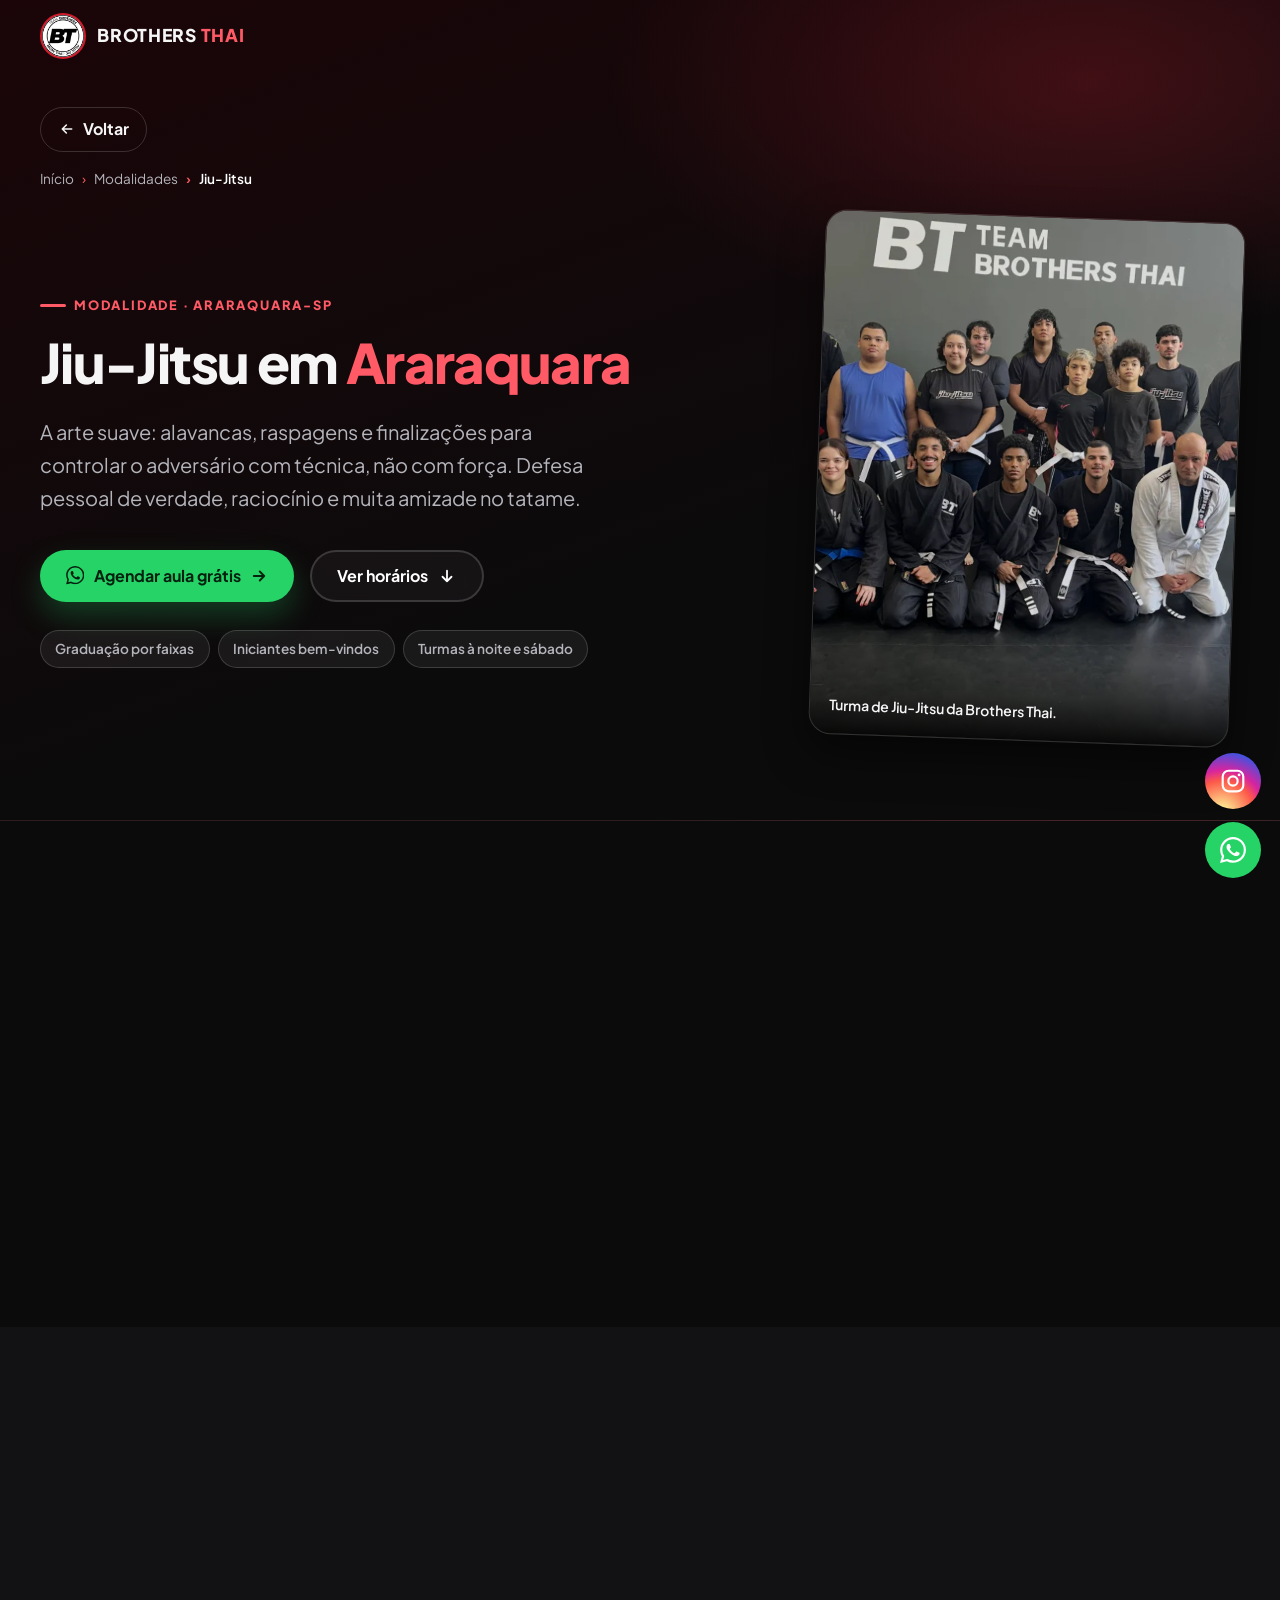
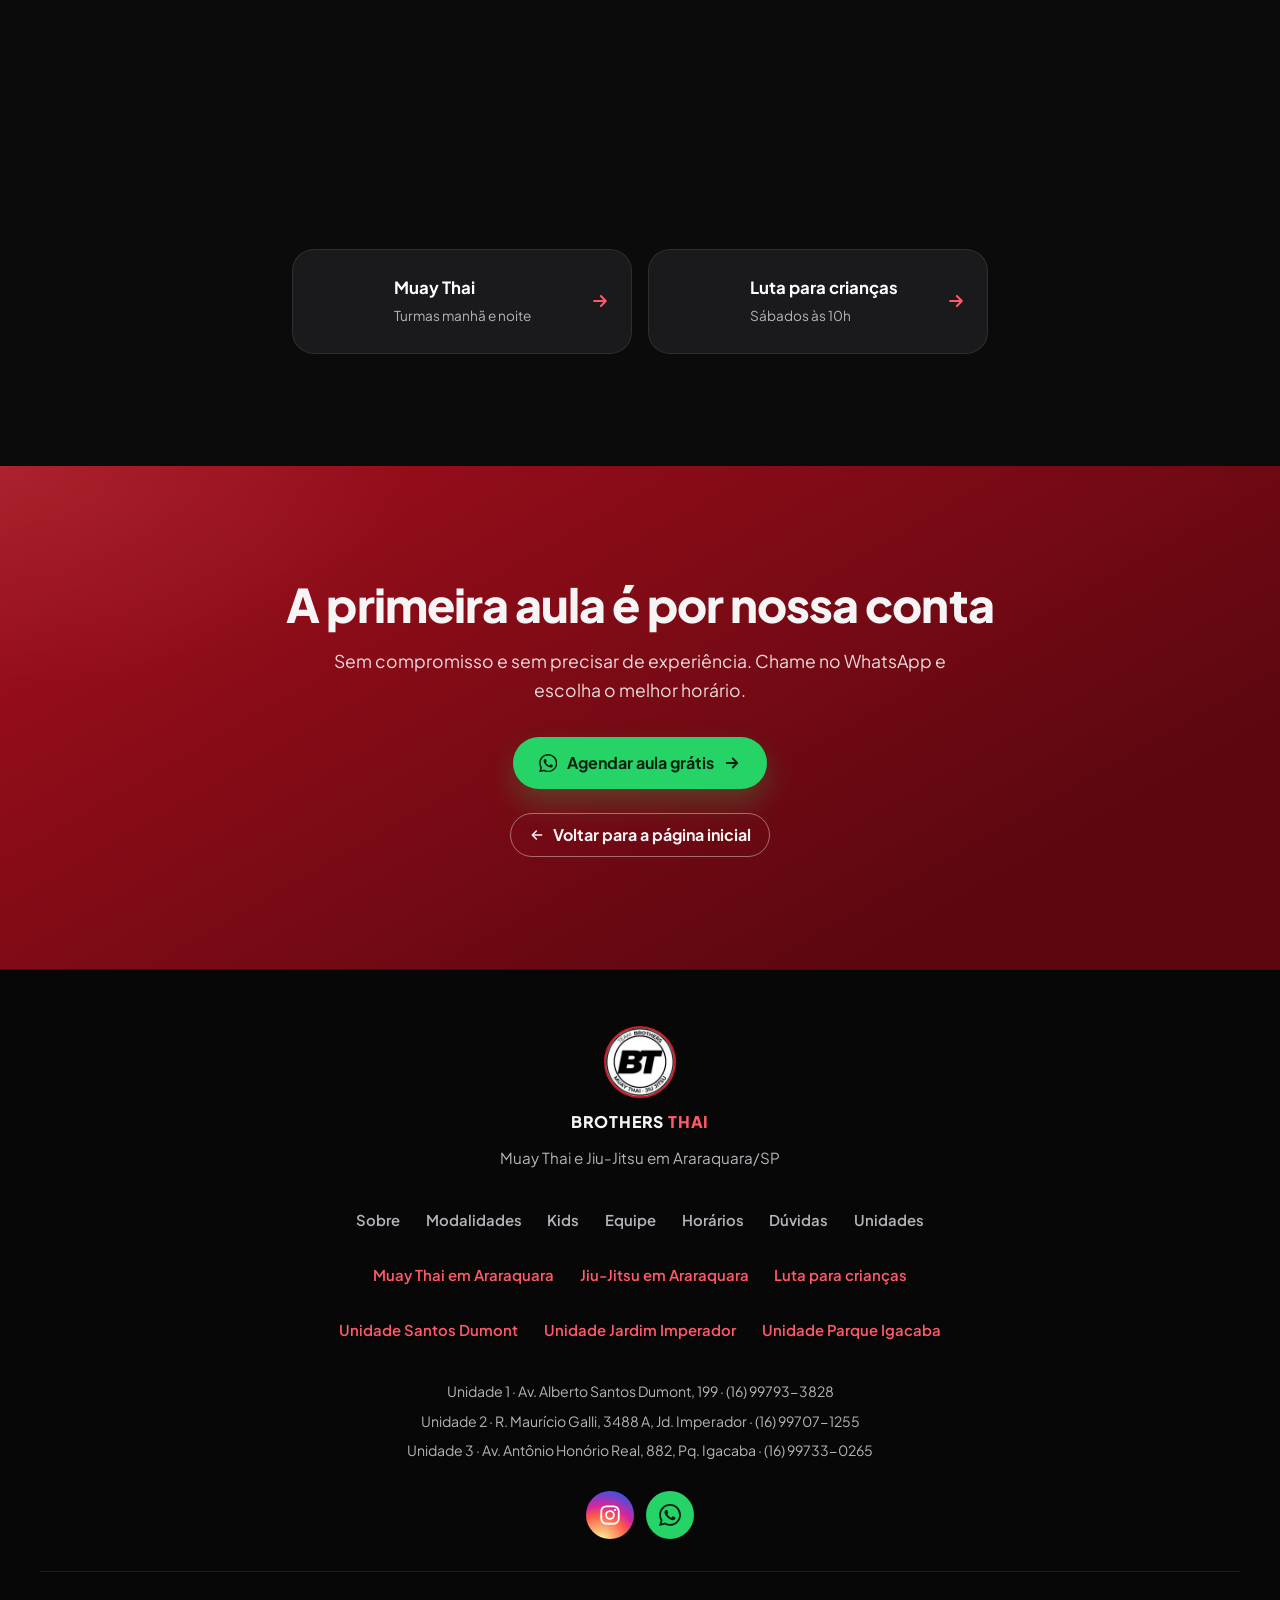
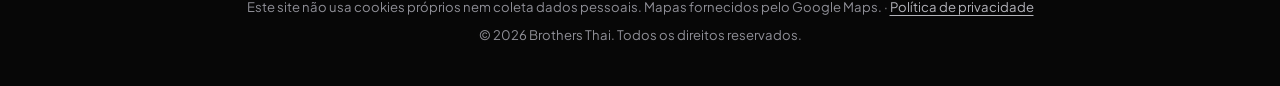
==== commit db77edbe: "Horários novos e equipe centralizada" ====
--- a/jiu-jitsu-araraquara/index.html
+++ b/jiu-jitsu-araraquara/index.html
@@ -292,21 +292,35 @@
             <div class="container">
                 <div class="section-head reveal">
                     <p class="eyebrow">Horários</p>
-                    <h2 id="horarios-title" class="section-title">Quando tem Jiu-Jitsu treina</h2>
+                    <h2 id="horarios-title" class="section-title">Horários de <span class="hl">Jiu-Jitsu</span></h2>
                     <p class="section-sub">Mesma grade nas 3 unidades. <a class="text-link" href="../#horarios">Ver a grade completa</a>.</p>
                 </div>
-                <div class="hours-grid">
-                    <article class="hours-card reveal">
-                        <h3>Seg e Qua</h3>
-                        <ul><li>21h</li></ul>
-                    </article>
-                    <article class="hours-card reveal">
-                        <h3>Ter e Qui</h3>
-                        <ul><li>20h</li></ul>
-                    </article>
-                    <article class="hours-card reveal">
-                        <h3>Sábado</h3>
-                        <ul><li>16h</li></ul>
+                <div class="hours-grid hours-grid-single reveal">
+                    <article class="hours-card">
+                        <header class="hours-head">
+                            <span class="hours-ico"><svg class="icon" aria-hidden="true"><use href="#i-gi"/></svg></span>
+                            <div>
+                                <h3>Jiu-Jitsu</h3>
+                                <small>5 aulas por semana</small>
+                            </div>
+                        </header>
+                        <ol class="week-strip" aria-label="Dias com aula de Jiu-Jitsu">
+                            <li data-day="1" class="on" title="Segunda"><span class="sr-only">Segunda: tem aula</span><span aria-hidden="true">S</span></li><li data-day="2" class="on" title="Terça"><span class="sr-only">Terça: tem aula</span><span aria-hidden="true">T</span></li><li data-day="3" class="on" title="Quarta"><span class="sr-only">Quarta: tem aula</span><span aria-hidden="true">Q</span></li><li data-day="4" class="on" title="Quinta"><span class="sr-only">Quinta: tem aula</span><span aria-hidden="true">Q</span></li><li data-day="5" title="Sexta"><span class="sr-only">Sexta: sem aula</span><span aria-hidden="true">S</span></li><li data-day="6" class="on" title="Sábado"><span class="sr-only">Sábado: tem aula</span><span aria-hidden="true">S</span></li>
+                        </ol>
+                        <ul class="hours-rows">
+                            <li>
+                                <span class="hr-day"><strong>Ter e Qui</strong><small>Noite</small></span>
+                                <span class="hr-times"><b>20h</b></span>
+                            </li>
+                            <li>
+                                <span class="hr-day"><strong>Seg e Qua</strong><small>Noite</small></span>
+                                <span class="hr-times"><b>21h</b></span>
+                            </li>
+                            <li>
+                                <span class="hr-day"><strong>Sábado</strong><small>Tarde</small></span>
+                                <span class="hr-times"><b>16h</b></span>
+                            </li>
+                        </ul>
                     </article>
                 </div>
             </div>
--- a/styles.css
+++ b/styles.css
@@ -1631,11 +1631,21 @@
     animation: fade-up .5s var(--ease);
 }
 
+/* flex + centro: a linha que sobra (ex.: 4º card) fica centralizada, sem buraco */
 .team-grid {
-    display: grid;
+    display: flex;
+    flex-wrap: wrap;
     gap: 1.5rem;
-    grid-template-columns: repeat(auto-fit, minmax(min(100%, 260px), 300px));
     justify-content: center;
+}
+
+.team-grid > .team-card {
+    flex: 0 1 270px;
+    min-width: min(100%, 240px);
+}
+
+.team-grid-sm > .team-card {
+    flex-basis: 220px;
 }
 
 .team-card {
@@ -1745,10 +1755,6 @@
 .team-sub p {
     color: var(--text-muted);
     font-size: .95rem;
-}
-
-.team-grid-sm {
-    grid-template-columns: repeat(auto-fit, minmax(min(100%, 200px), 220px));
 }
 
 .team-grid-sm .team-body h4 {
@@ -2783,49 +2789,226 @@
     font-size: .93rem;
 }
 
-/* horários da modalidade */
+/* horários por modalidade (cartões das páginas internas) */
 .hours-grid {
-    display: grid;
-    gap: 1rem;
-    grid-template-columns: repeat(auto-fit, minmax(min(100%, 240px), 300px));
-    justify-content: center;
-}
-
-.hours-card {
-    padding: 1.4rem;
-    border-radius: var(--radius-lg);
-    background: var(--bg-800);
-    border: 1px solid var(--border-strong);
-    text-align: center;
-    transition: transform .45s var(--ease), border-color .45s;
-}
-
-.hours-card:hover {
-    transform: translateY(-5px);
-    border-color: var(--red-500);
-}
-
-.hours-card h3 {
-    font-size: .85rem;
-    letter-spacing: .12em;
-    text-transform: uppercase;
-    color: var(--red-400);
-    margin-bottom: .7rem;
-}
-
-.hours-card ul {
     display: flex;
     flex-wrap: wrap;
+    gap: 1.25rem;
     justify-content: center;
-    gap: .45rem;
-}
-
-.hours-card li {
-    padding: .35rem .75rem;
+    align-items: stretch;
+}
+
+.hours-grid > .hours-card {
+    flex: 1 1 320px;
+    max-width: 380px;
+}
+
+.hours-grid-single > .hours-card {
+    max-width: 520px;
+}
+
+.hours-card {
+    position: relative;
+    display: flex;
+    flex-direction: column;
+    gap: 1.2rem;
+    padding: 1.5rem 1.4rem 1.4rem;
+    border-radius: var(--radius-lg);
+    background: linear-gradient(180deg, rgba(255, 255, 255, .05), rgba(255, 255, 255, .015));
+    border: 1px solid var(--border-strong);
+    overflow: hidden;
+    transition: transform .5s var(--ease), border-color .5s, box-shadow .5s;
+}
+
+/* faixa colorida no topo que cresce no hover */
+.hours-card::before {
+    content: '';
+    position: absolute;
+    inset: 0 0 auto;
+    height: 4px;
+    background: linear-gradient(90deg, var(--red-600), var(--red-400));
+    transform: scaleX(.3);
+    transform-origin: left;
+    transition: transform .6s var(--ease);
+}
+
+.hours-card:hover {
+    transform: translateY(-6px);
+    border-color: rgba(229, 41, 58, .55);
+    box-shadow: 0 24px 46px rgba(0, 0, 0, .5), 0 0 0 1px rgba(229, 41, 58, .2);
+}
+
+.hours-card:hover::before {
+    transform: scaleX(1);
+}
+
+.hours-head {
+    display: flex;
+    align-items: center;
+    gap: .9rem;
+}
+
+.hours-ico {
+    width: 52px;
+    height: 52px;
+    flex-shrink: 0;
+    border-radius: 15px;
+    display: grid;
+    place-items: center;
+    background: rgba(209, 26, 42, .16);
+    border: 1px solid rgba(229, 41, 58, .4);
+    color: var(--red-400);
+    transition: transform .5s var(--ease), background-color .4s, color .4s;
+}
+
+.hours-ico .icon {
+    width: 26px;
+    height: 26px;
+}
+
+.hours-card:hover .hours-ico {
+    transform: rotate(-8deg) scale(1.06);
+    background: var(--red-600);
+    color: #fff;
+}
+
+.hours-head h3 {
+    font-size: 1.3rem;
+}
+
+.hours-head small {
+    color: var(--text-muted);
+    font-size: .85rem;
+    font-weight: 600;
+}
+
+/* semana: S T Q Q S S, acende os dias com aula */
+.week-strip {
+    display: grid;
+    grid-template-columns: repeat(6, 1fr);
+    gap: .35rem;
+    list-style: none;
+}
+
+.week-strip li {
+    position: relative;
+    display: grid;
+    place-items: center;
+    height: 38px;
+    border-radius: 10px;
+    font-size: .82rem;
+    font-weight: 800;
+    color: #8f8f98;
+    background: rgba(255, 255, 255, .03);
+    border: 1px dashed rgba(255, 255, 255, .1);
+}
+
+.week-strip li.on {
+    color: #fff;
+    background: rgba(209, 26, 42, .22);
+    border: 1px solid rgba(229, 41, 58, .5);
+}
+
+.week-strip li.is-today {
+    outline: 2px solid var(--gold);
+    outline-offset: 2px;
+}
+
+.week-strip li.is-today::after {
+    content: 'hoje';
+    position: absolute;
+    bottom: -1.15rem;
+    font-size: .62rem;
+    letter-spacing: .08em;
+    text-transform: uppercase;
+    color: var(--gold);
+}
+
+.week-strip:has(.is-today) {
+    margin-bottom: .6rem;
+}
+
+.hours-rows {
+    display: grid;
+    list-style: none;
+    border-top: 1px solid var(--border);
+}
+
+.hours-rows li {
+    display: flex;
+    align-items: center;
+    justify-content: space-between;
+    gap: .8rem;
+    padding: .75rem 0;
+    border-bottom: 1px solid var(--border);
+}
+
+.hours-rows li:last-child {
+    border-bottom: 0;
+    padding-bottom: 0;
+}
+
+.hr-day strong {
+    display: block;
+    font-size: .93rem;
+}
+
+.hr-day small {
+    color: var(--text-muted);
+    font-size: .76rem;
+    font-weight: 600;
+}
+
+.hr-times {
+    display: flex;
+    flex-wrap: wrap;
+    justify-content: flex-end;
+    gap: .35rem;
+}
+
+.hr-times b {
+    padding: .3rem .62rem;
     border-radius: var(--radius-pill);
-    background: rgba(255, 255, 255, .07);
-    font-weight: 700;
-    font-size: .92rem;
+    background: var(--red-700);
+    color: #fff;
+    font-size: .82rem;
+    font-weight: 800;
+    transition: transform .3s var(--ease), background-color .3s;
+}
+
+.hours-card:hover .hr-times b {
+    background: var(--red-600);
+}
+
+.hr-times b:hover {
+    transform: translateY(-2px);
+}
+
+/* infantil em dourado */
+.hours-card-kids .hours-ico {
+    background: rgba(255, 197, 49, .14);
+    border-color: rgba(255, 197, 49, .45);
+    color: var(--gold);
+}
+
+.hours-card-kids:hover .hours-ico {
+    background: var(--gold);
+    color: #2a1d00;
+}
+
+.hours-card-kids .week-strip li.on {
+    background: rgba(255, 197, 49, .18);
+    border-color: rgba(255, 197, 49, .5);
+}
+
+.hours-card-kids .hr-times b,
+.hours-card-kids:hover .hr-times b {
+    background: var(--gold);
+    color: #2a1d00;
+}
+
+.hours-card-kids::before {
+    background: linear-gradient(90deg, #d9a21a, var(--gold));
 }
 
 /* Veja também */
